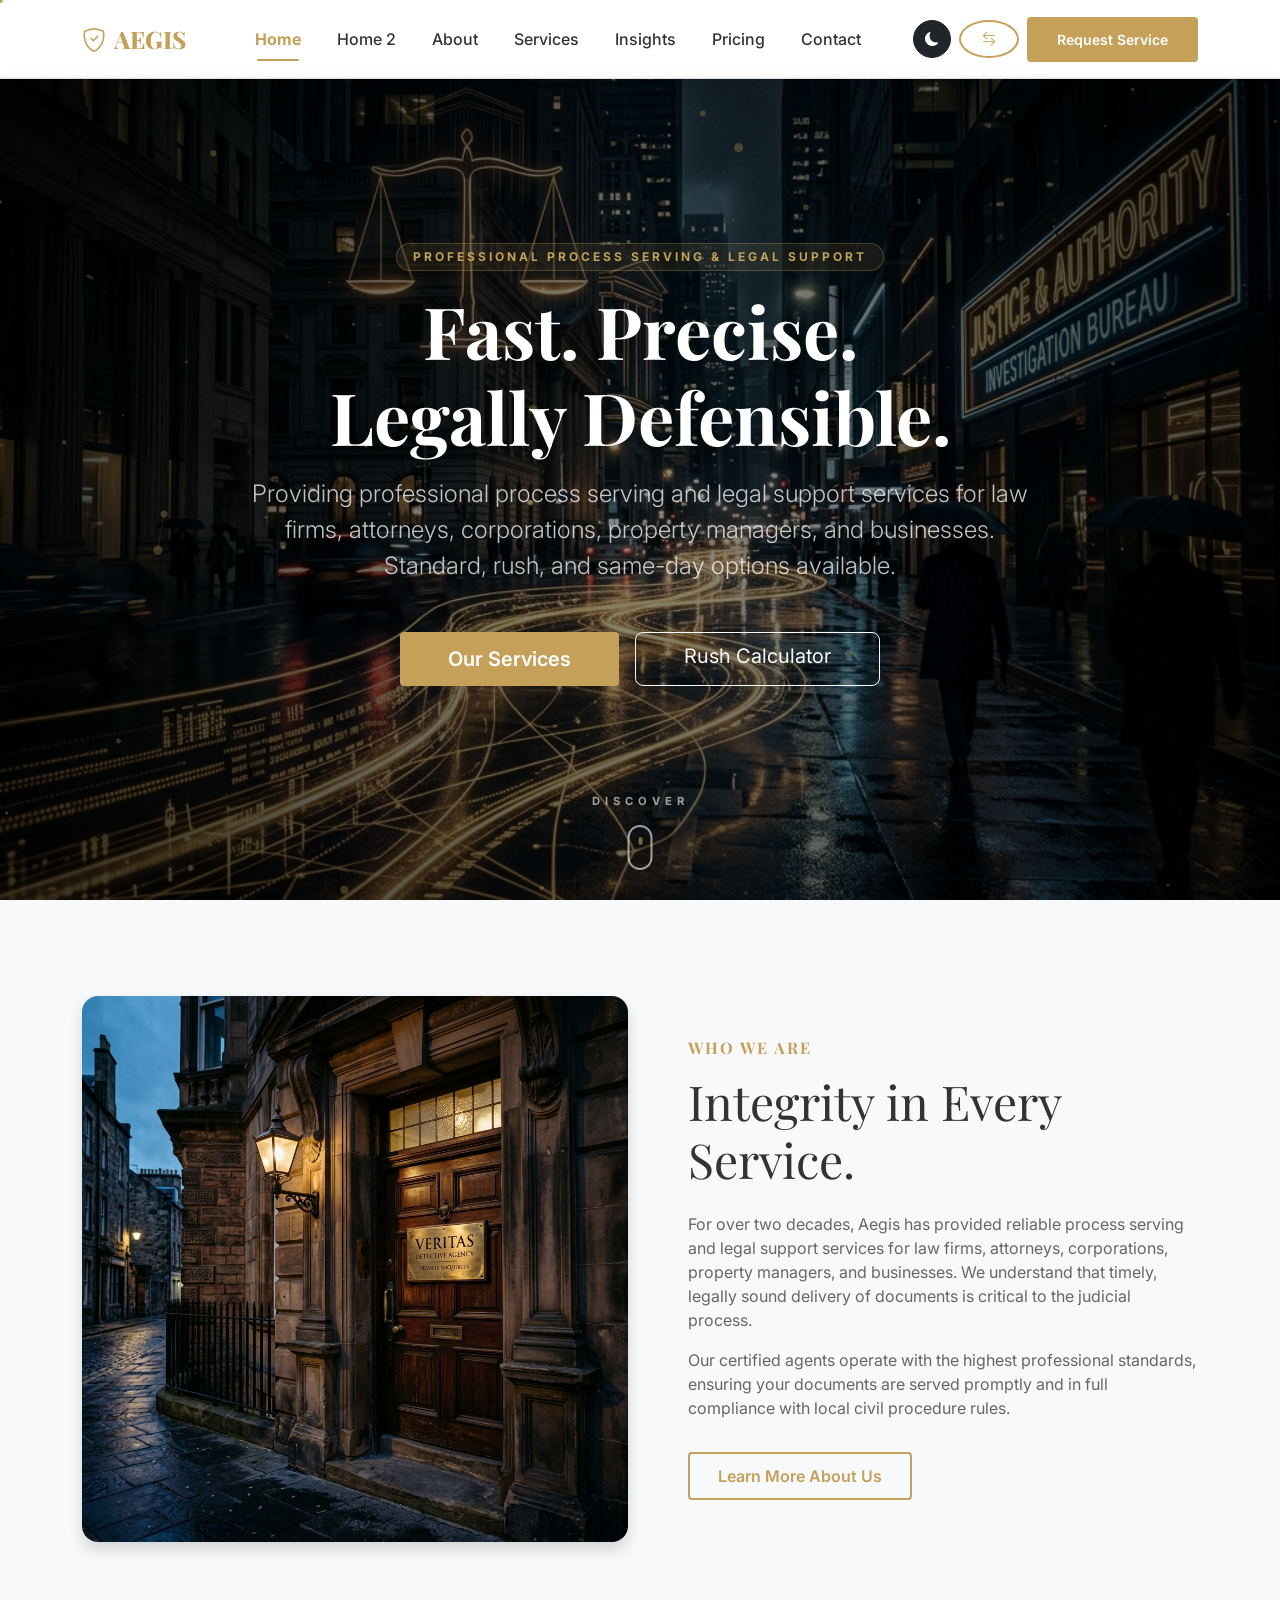
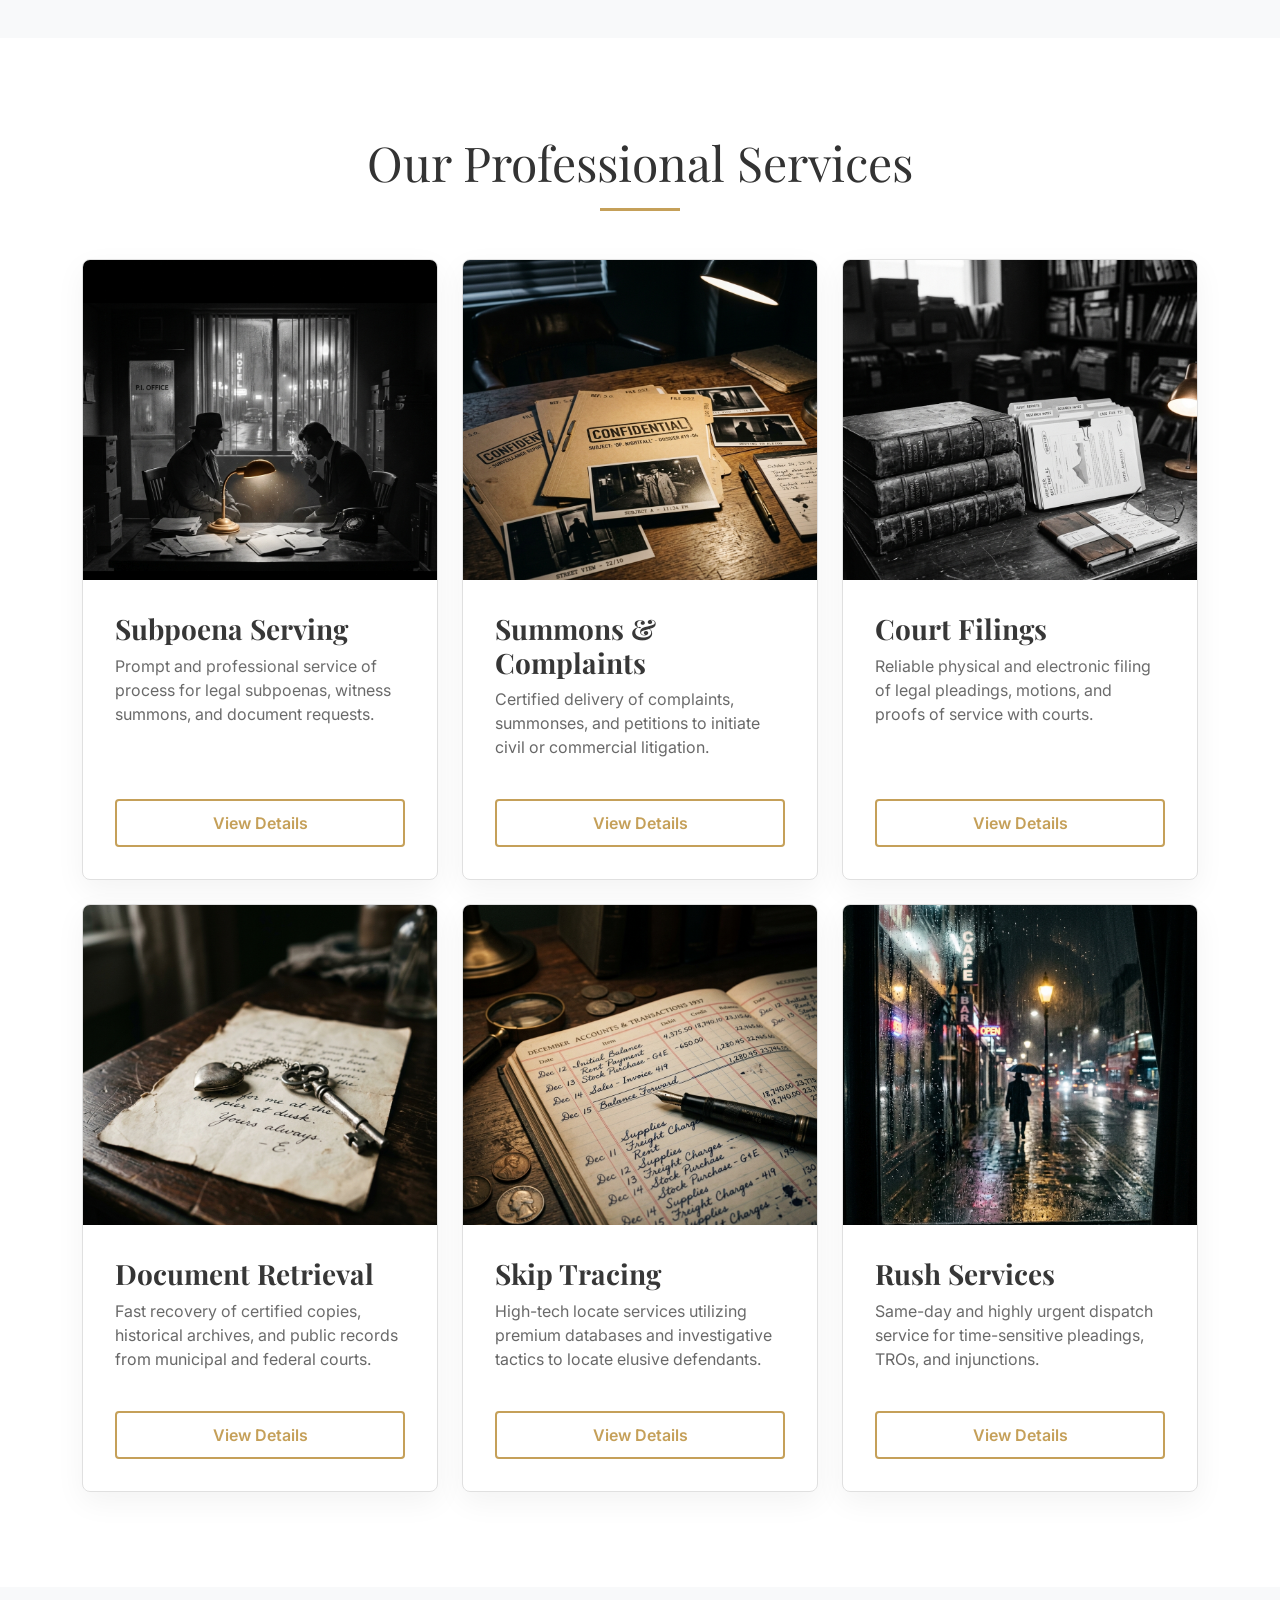
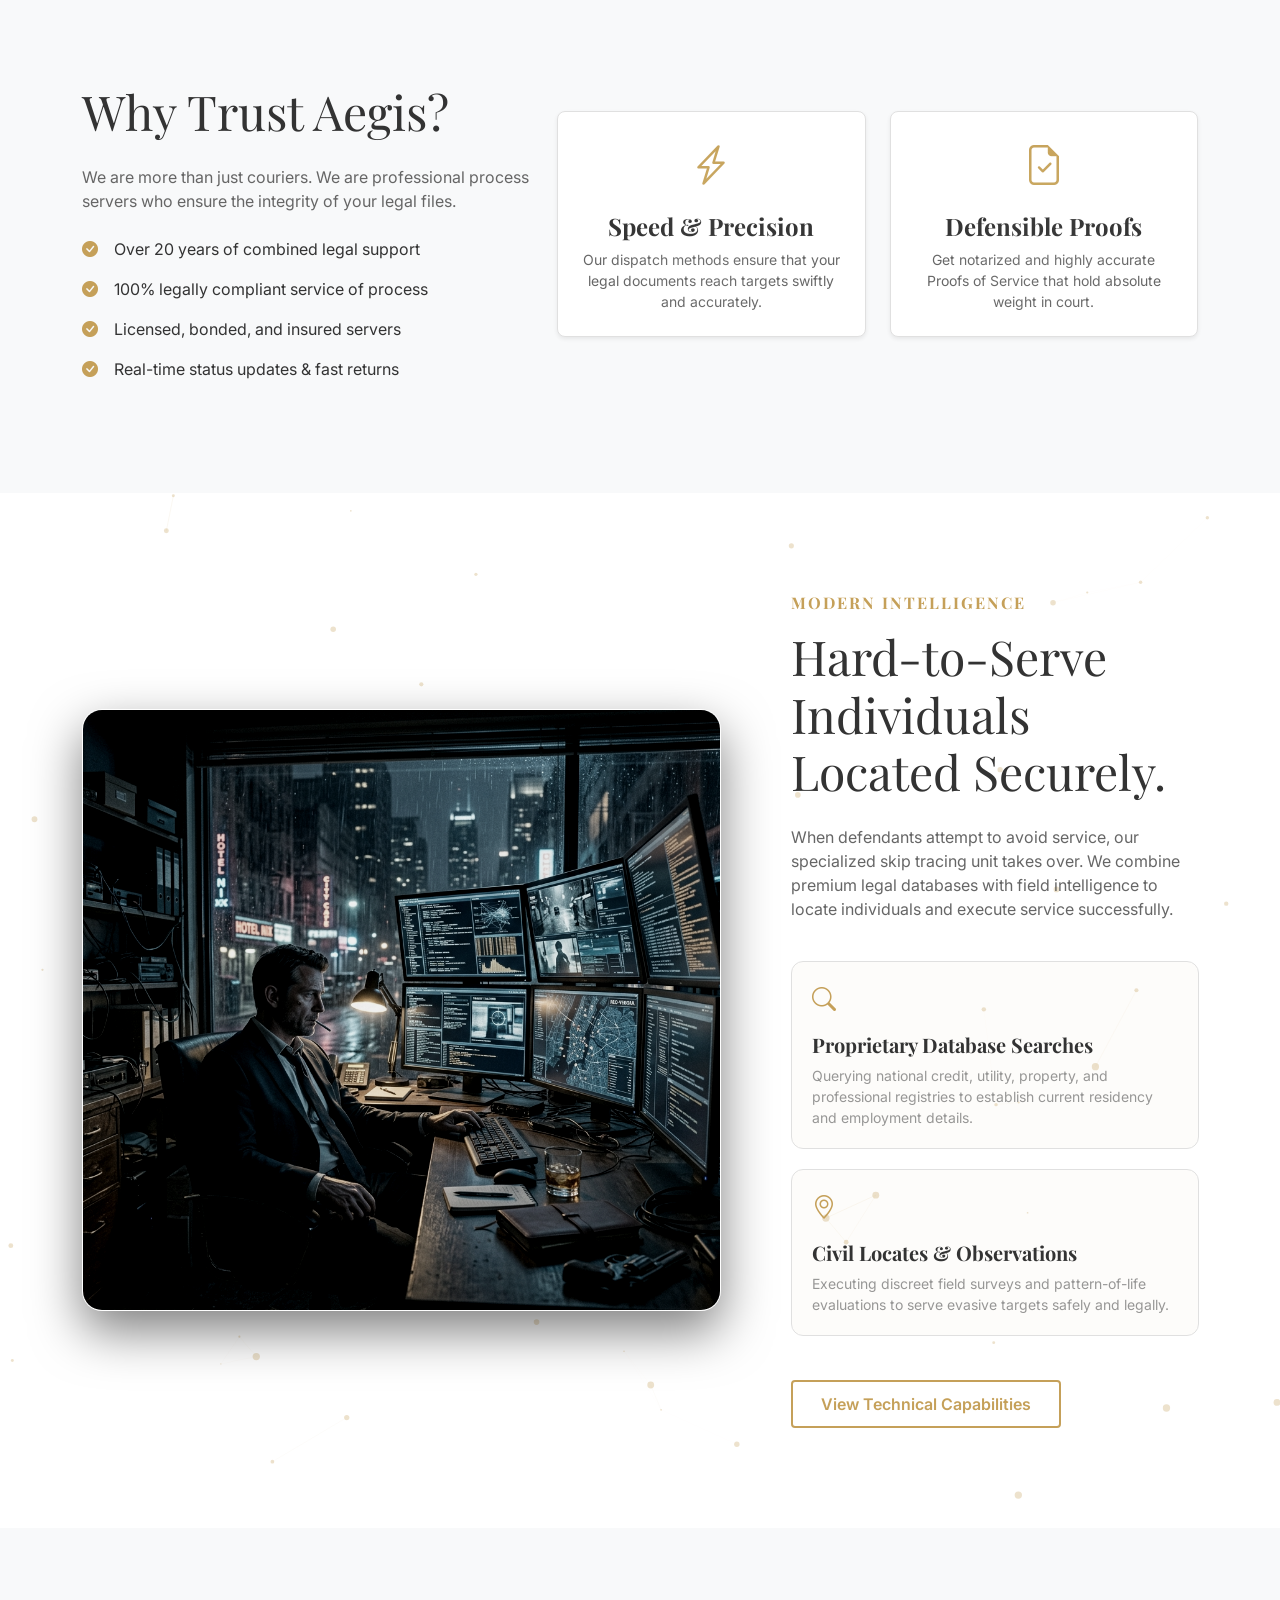
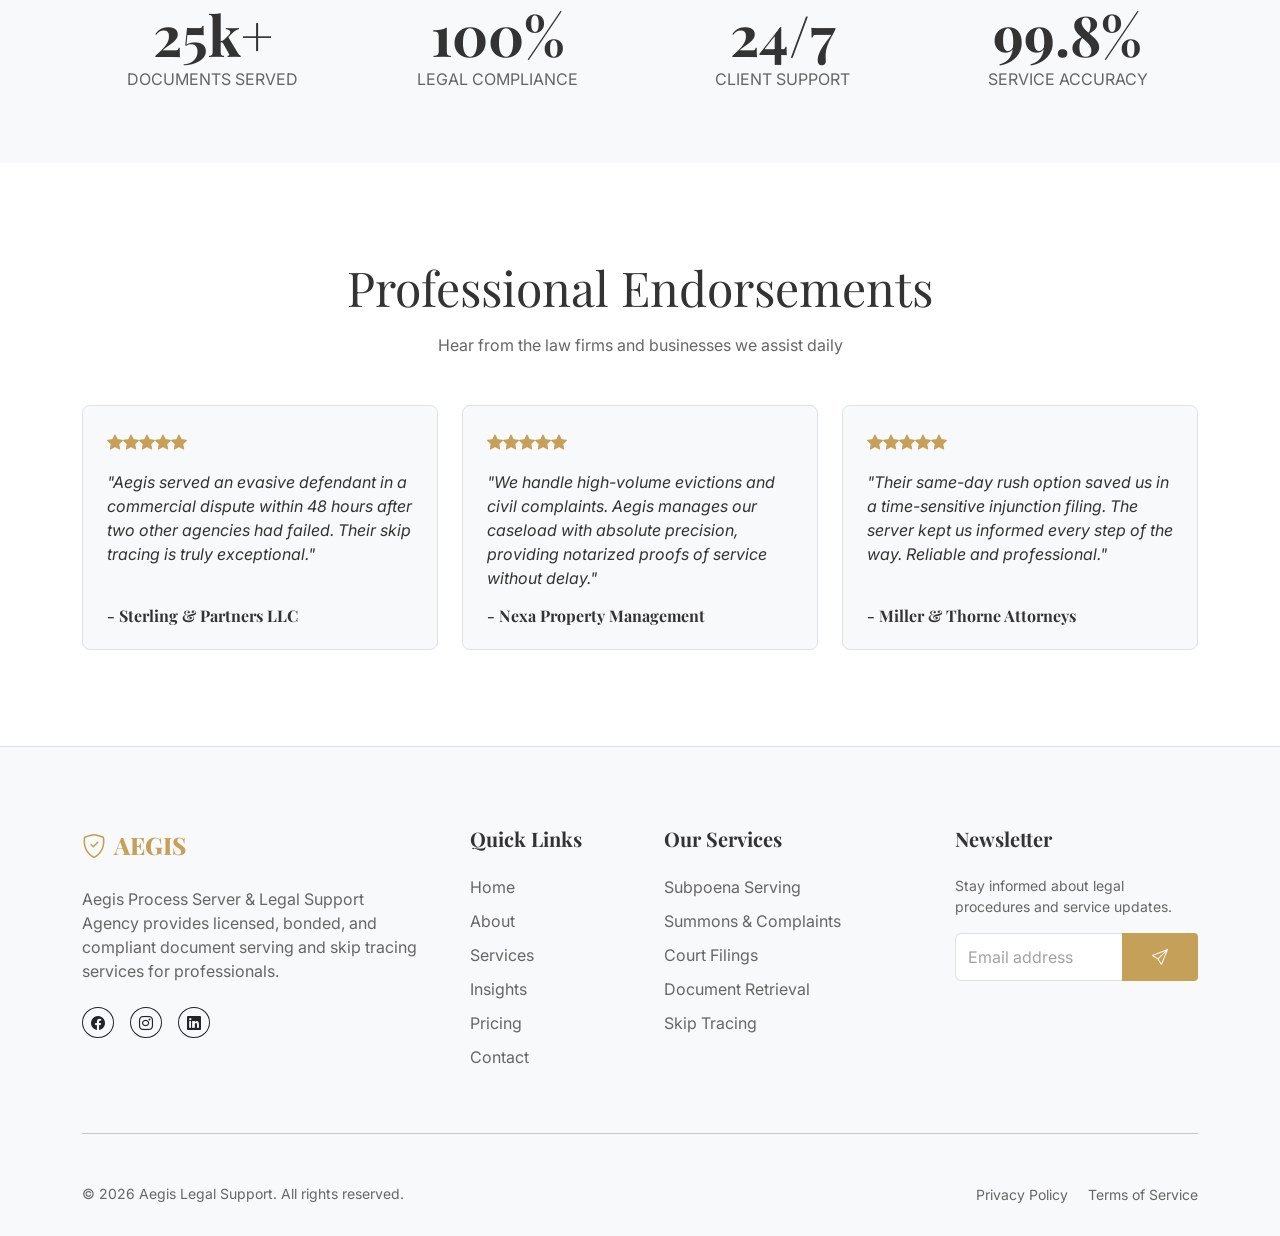
==== index.html @ 3cea82f7 "feat: integrate 3D animations, custom headers, and global Aegis rebranding" ====
<!DOCTYPE html>
<html lang="en">
<head>
    <meta charset="UTF-8">
    <meta name="viewport" content="width=device-width, initial-scale=1.0">
    <title>Aegis | Process Server & Legal Support Agency</title>
    <!-- Bootstrap 5 CDN -->
    <link href="https://cdn.jsdelivr.net/npm/bootstrap@5.3.0/dist/css/bootstrap.min.css" rel="stylesheet">
    <!-- Bootstrap Icons -->
    <link rel="stylesheet" href="https://cdn.jsdelivr.net/npm/bootstrap-icons@1.10.5/font/bootstrap-icons.css">
    <!-- Google Fonts -->
    <link href="https://fonts.googleapis.com/css2?family=Inter:wght@400;500;600;700&family=Playfair+Display:wght@700;800&display=swap" rel="stylesheet">
    <link class="favicon" rel="icon" type="image/svg+xml" href="assets/images/favicon.svg">
    <!-- Custom CSS -->
    <link rel="stylesheet" href="assets/css/style.css">
</head>
<body>

    <!-- Navbar -->
    <nav class="navbar navbar-expand-lg fixed-top">
        <div class="container">
            <a class="navbar-brand" href="index.html">
                <i class="bi bi-shield-check me-2"></i>AEGIS
            </a>
            <button class="navbar-toggler" type="button" data-bs-toggle="collapse" data-bs-target="#navbarNav">
                <span class="navbar-toggler-icon"></span>
            </button>
            <div class="collapse navbar-collapse" id="navbarNav">
                <ul class="navbar-nav mx-auto">
                    <li class="nav-item"><a class="nav-link active" href="index.html">Home</a></li>
                    <li class="nav-item"><a class="nav-link" href="home-2.html">Home 2</a></li>
                    <li class="nav-item"><a class="nav-link" href="about.html">About</a></li>
                    <li class="nav-item"><a class="nav-link" href="services.html">Services</a></li>
                    <li class="nav-item"><a class="nav-link" href="blog.html">Insights</a></li>
                    <li class="nav-item"><a class="nav-link" href="pricing.html">Pricing</a></li>
                    <li class="nav-item"><a class="nav-link" href="contact.html">Contact</a></li>
                </ul>
                <div class="d-flex align-items-center gap-2 mt-3 mt-lg-0">
                    <button class="btn btn-sm btn-dark rounded-circle" id="dark-mode-toggle" title="Toggle Theme" style="width: 38px; height: 38px; display: flex; align-items: center; justify-content: center;">
                        <i class="bi bi-moon-fill"></i>
                    </button>
                    <button class="btn btn-sm btn-outline-premium rounded-circle" id="rtl-toggle" title="Toggle RTL/LTR" style="width: 38px; height: 38px; display: flex; align-items: center; justify-content: center;"><i class="bi bi-arrow-left-right"></i></button>
                    <a href="contact.html" class="btn btn-sm btn-premium">Request Service</a>
                </div>
            </div>
        </div>
    </nav>

    <!-- Hero Section -->
    <section class="hero-section" style="background-image: url('assets/images/home-hero.png');">
        <div class="hero-overlay"></div>
        <!-- Background 3D Particles -->
        <canvas class="particles-canvas"></canvas>
        <div class="container position-relative">
            <div class="row align-items-center justify-content-center">
                <div class="col-lg-10 hero-content text-center" data-aos="fade-up">
                    <div class="d-inline-block px-3 py-1 mb-3 rounded-pill" style="background: rgba(197, 160, 89, 0.1); border: 1px solid rgba(197, 160, 89, 0.3); color: var(--secondary-color); font-size: 0.75rem; letter-spacing: 3px; font-weight: 700;">
                        PROFESSIONAL PROCESS SERVING & LEGAL SUPPORT
                    </div>
                    <h1 class="display-2 mb-3 fw-bold">Fast. Precise. <br>Legally Defensible.</h1>
                    <p class="lead mb-5 fs-4 opacity-75 mx-auto" style="max-width: 800px;">Providing professional process serving and legal support services for law firms, attorneys, corporations, property managers, and businesses. Standard, rush, and same-day options available.</p>
                    <div class="d-flex flex-wrap gap-3 justify-content-center mb-5">
                        <a href="services.html" class="btn btn-premium btn-lg px-5">Our Services</a>
                        <a href="pricing.html" class="btn btn-outline-light btn-lg px-5">Rush Calculator</a>
                    </div>
                </div>
            </div>

        </div>

        <!-- Scroll Indicator -->
        <div class="scroll-indicator-wrapper">
            <div class="scroll-down-indicator">
                <span class="scroll-text">DISCOVER</span>
                <div class="mouse">
                    <div class="wheel"></div>
                </div>
            </div>
        </div>
    </section>

    <!-- 1. About Preview -->
    <section class="py-5" style="background-color: var(--section-bg);">
        <div class="container py-lg-5">
            <div class="row align-items-center">
                <div class="col-lg-6 mb-4 mb-lg-0" data-aos="fade-right">
                    <img src="assets/images/about.png" class="img-fluid rounded-4 shadow" alt="About Aegis">
                </div>
                <div class="col-lg-6 ps-lg-5 text-center text-lg-start" data-aos="fade-left">
                    <h6 class="text-uppercase text-gold mb-3" style="color: var(--secondary-color); letter-spacing: 2px;">Who We Are</h6>
                    <h2 class="display-5 mb-4">Integrity in Every Service.</h2>
                    <p class="text-muted">For over two decades, Aegis has provided reliable process serving and legal support services for law firms, attorneys, corporations, property managers, and businesses. We understand that timely, legally sound delivery of documents is critical to the judicial process.</p>
                    <p class="text-muted">Our certified agents operate with the highest professional standards, ensuring your documents are served promptly and in full compliance with local civil procedure rules.</p>
                    <a href="about.html" class="btn btn-outline-premium mt-3">Learn More About Us</a>
                </div>
            </div>
        </div>
    </section>

    <!-- 2. Services (6 cards) -->
    <section class="py-5">
        <div class="container py-lg-5">
            <div class="text-center mb-5">
                <h2 class="display-5 mb-3">Our Professional Services</h2>
                <div class="mx-auto" style="width: 80px; height: 3px; background: var(--secondary-color);"></div>
            </div>
            <div class="row g-4">
                <!-- Service 1 -->
                <div class="col-md-6 col-lg-4" data-aos="fade-up">
                    <div class="custom-card">
                        <div class="card-img-wrapper">
                            <img src="assets/images/service-1.png" alt="Subpoena Serving">
                        </div>
                        <div class="card-body">
                            <h3>Subpoena Serving</h3>
                            <p class="text-muted">Prompt and professional service of process for legal subpoenas, witness summons, and document requests.</p>
                            <div class="card-footer-btn">
                                <a href="services.html" class="btn btn-outline-premium w-100">View Details</a>
                            </div>
                        </div>
                    </div>
                </div>
                <!-- Service 2 -->
                <div class="col-md-6 col-lg-4" data-aos="fade-up" data-aos-delay="100">
                    <div class="custom-card">
                        <div class="card-img-wrapper">
                            <img src="assets/images/service-2.png" alt="Summons & Complaints">
                        </div>
                        <div class="card-body">
                            <h3>Summons & Complaints</h3>
                            <p class="text-muted">Certified delivery of complaints, summonses, and petitions to initiate civil or commercial litigation.</p>
                            <div class="card-footer-btn">
                                <a href="services.html" class="btn btn-outline-premium w-100">View Details</a>
                            </div>
                        </div>
                    </div>
                </div>
                <!-- Service 3 -->
                <div class="col-md-6 col-lg-4" data-aos="fade-up" data-aos-delay="200">
                    <div class="custom-card">
                        <div class="card-img-wrapper">
                            <img src="assets/images/service-3.png" alt="Court Filings">
                        </div>
                        <div class="card-body">
                            <h3>Court Filings</h3>
                            <p class="text-muted">Reliable physical and electronic filing of legal pleadings, motions, and proofs of service with courts.</p>
                            <div class="card-footer-btn">
                                <a href="services.html" class="btn btn-outline-premium w-100">View Details</a>
                            </div>
                        </div>
                    </div>
                </div>
                <!-- Service 4 -->
                <div class="col-md-6 col-lg-4" data-aos="fade-up">
                    <div class="custom-card">
                        <div class="card-img-wrapper">
                            <img src="assets/images/service-4.png" alt="Document Retrieval">
                        </div>
                        <div class="card-body">
                            <h3>Document Retrieval</h3>
                            <p class="text-muted">Fast recovery of certified copies, historical archives, and public records from municipal and federal courts.</p>
                            <div class="card-footer-btn">
                                <a href="services.html" class="btn btn-outline-premium w-100">View Details</a>
                            </div>
                        </div>
                    </div>
                </div>
                <!-- Service 5 -->
                <div class="col-md-6 col-lg-4" data-aos="fade-up" data-aos-delay="100">
                    <div class="custom-card">
                        <div class="card-img-wrapper">
                            <img src="assets/images/service-5.png" alt="Skip Tracing">
                        </div>
                        <div class="card-body">
                            <h3>Skip Tracing</h3>
                            <p class="text-muted">High-tech locate services utilizing premium databases and investigative tactics to locate elusive defendants.</p>
                            <div class="card-footer-btn">
                                <a href="services.html" class="btn btn-outline-premium w-100">View Details</a>
                            </div>
                        </div>
                    </div>
                </div>
                <!-- Service 6 -->
                <div class="col-md-6 col-lg-4" data-aos="fade-up" data-aos-delay="200">
                    <div class="custom-card">
                        <div class="card-img-wrapper">
                            <img src="assets/images/service-6.png" alt="Rush Services">
                        </div>
                        <div class="card-body">
                            <h3>Rush Services</h3>
                            <p class="text-muted">Same-day and highly urgent dispatch service for time-sensitive pleadings, TROs, and injunctions.</p>
                            <div class="card-footer-btn">
                                <a href="services.html" class="btn btn-outline-premium w-100">View Details</a>
                            </div>
                        </div>
                    </div>
                </div>
            </div>
        </div>
    </section>

    <!-- 3. Why Choose Us -->
    <section class="py-5" style="background-color: var(--section-bg);">
        <div class="container py-lg-5">
            <div class="row">
                <div class="col-lg-5 mb-5 mb-lg-0 text-center text-lg-start">
                    <h2 class="display-5 mb-4">Why Trust Aegis?</h2>
                    <p class="text-muted mb-4">We are more than just couriers. We are professional process servers who ensure the integrity of your legal files.</p>
                    <ul class="list-unstyled">
                        <li class="mb-3 d-flex align-items-center justify-content-center justify-content-lg-start"><i class="bi bi-check-circle-fill text-gold me-3" style="color: var(--secondary-color);"></i> Over 20 years of combined legal support</li>
                        <li class="mb-3 d-flex align-items-center justify-content-center justify-content-lg-start"><i class="bi bi-check-circle-fill text-gold me-3" style="color: var(--secondary-color);"></i> 100% legally compliant service of process</li>
                        <li class="mb-3 d-flex align-items-center justify-content-center justify-content-lg-start"><i class="bi bi-check-circle-fill text-gold me-3" style="color: var(--secondary-color);"></i> Licensed, bonded, and insured servers</li>
                        <li class="mb-3 d-flex align-items-center justify-content-center justify-content-lg-start"><i class="bi bi-check-circle-fill text-gold me-3" style="color: var(--secondary-color);"></i> Real-time status updates & fast returns</li>
                    </ul>
                </div>
                <div class="col-lg-7">
                    <div class="row g-4 mt-1">
                        <div class="col-sm-6">
                            <div class="p-4 shadow-sm rounded-3 h-100 text-center dark-card">
                                <i class="bi bi-lightning-charge fs-1 text-gold" style="color: var(--secondary-color);"></i>
                                <h4 class="mt-3">Speed & Precision</h4>
                                <p class="small text-muted mb-0">Our dispatch methods ensure that your legal documents reach targets swiftly and accurately.</p>
                            </div>
                        </div>
                        <div class="col-sm-6">
                            <div class="p-4 shadow-sm rounded-3 h-100 text-center dark-card">
                                <i class="bi bi-file-earmark-check fs-1 text-gold" style="color: var(--secondary-color);"></i>
                                <h4 class="mt-3">Defensible Proofs</h4>
                                <p class="small text-muted mb-0">Get notarized and highly accurate Proofs of Service that hold absolute weight in court.</p>
                            </div>
                        </div>
                    </div>
                </div>
            </div>
        </div>
    </section>

    <!-- 3.5 Unique Section: Advanced Skip Tracing & Tech -->
    <section class="forensics-section">
        <!-- Background 3D Particles -->
        <canvas class="particles-canvas"></canvas>
        <div class="container">
            <div class="forensics-grid">
                <div class="forensics-main-img" data-aos="fade-right">
                    <img src="assets/images/digital_forensics.png" alt="Skip Tracing Operations Room">
                </div>
                <div class="forensics-content text-center text-lg-start" data-aos="fade-left">
                    <h6 class="text-uppercase text-gold mb-3" style="color: var(--secondary-color); letter-spacing: 2px;">Modern Intelligence</h6>
                    <h2 class="display-5 mb-4">Hard-to-Serve Individuals <br>Located Securely.</h2>
                    <p class="opacity-75">When defendants attempt to avoid service, our specialized skip tracing unit takes over. We combine premium legal databases with field intelligence to locate individuals and execute service successfully.</p>
                    
                    <div class="forensics-feature-list">
                        <div class="forensics-item text-center text-lg-start">
                            <i class="bi bi-search mx-auto mx-lg-0"></i>
                            <h5>Proprietary Database Searches</h5>
                            <p class="small opacity-50 mb-0">Querying national credit, utility, property, and professional registries to establish current residency and employment details.</p>
                        </div>
                        <div class="forensics-item text-center text-lg-start">
                            <i class="bi bi-geo-alt mx-auto mx-lg-0"></i>
                            <h5>Civil Locates & Observations</h5>
                            <p class="small opacity-50 mb-0">Executing discreet field surveys and pattern-of-life evaluations to serve evasive targets safely and legally.</p>
                        </div>
                    </div>
                    
                    <a href="services.html" class="btn btn-outline-premium mt-4 mx-auto d-table d-lg-inline-block">View Technical Capabilities</a>
                </div>
            </div>
        </div>
    </section>
    
    <!-- 4. Stats -->
    <section class="py-5 stats-section">
        <div class="container py-4">
            <div class="row text-center g-4">
                <div class="col-6 col-md-3">
                    <h2 class="display-4 fw-bold mb-0">25k+</h2>
                    <p class="text-uppercase mb-0 opacity-75">Documents Served</p>
                </div>
                <div class="col-6 col-md-3">
                    <h2 class="display-4 fw-bold mb-0">100%</h2>
                    <p class="text-uppercase mb-0 opacity-75">Legal Compliance</p>
                </div>
                <div class="col-6 col-md-3">
                    <h2 class="display-4 fw-bold mb-0">24/7</h2>
                    <p class="text-uppercase mb-0 opacity-75">Client Support</p>
                </div>
                <div class="col-6 col-md-3">
                    <h2 class="display-4 fw-bold mb-0">99.8%</h2>
                    <p class="text-uppercase mb-0 opacity-75">Service Accuracy</p>
                </div>
            </div>
        </div>
    </section>

    <!-- 5. Testimonials -->
    <section class="py-5">
        <div class="container py-lg-5">
            <div class="text-center mb-5">
                <h2 class="display-5 mb-3">Professional Endorsements</h2>
                <p class="text-muted">Hear from the law firms and businesses we assist daily</p>
            </div>
            <div class="row g-4">
                <div class="col-md-4">
                    <div class="p-4 border rounded-3 h-100 bg-light-card d-flex flex-column">
                        <div class="mb-3 text-gold" style="color: var(--secondary-color);">
                            <i class="bi bi-star-fill"></i><i class="bi bi-star-fill"></i><i class="bi bi-star-fill"></i><i class="bi bi-star-fill"></i><i class="bi bi-star-fill"></i>
                        </div>
                        <p class="fst-italic mb-3">"Aegis served an evasive defendant in a commercial dispute within 48 hours after two other agencies had failed. Their skip tracing is truly exceptional."</p>
                        <h6 class="mt-auto mb-0 fw-bold">- Sterling & Partners LLC</h6>
                    </div>
                </div>
                <div class="col-md-4">
                    <div class="p-4 border rounded-3 h-100 bg-light-card d-flex flex-column">
                        <div class="mb-3 text-gold" style="color: var(--secondary-color);">
                            <i class="bi bi-star-fill"></i><i class="bi bi-star-fill"></i><i class="bi bi-star-fill"></i><i class="bi bi-star-fill"></i><i class="bi bi-star-fill"></i>
                        </div>
                        <p class="fst-italic mb-3">"We handle high-volume evictions and civil complaints. Aegis manages our caseload with absolute precision, providing notarized proofs of service without delay."</p>
                        <h6 class="mt-auto mb-0 fw-bold">- Nexa Property Management</h6>
                    </div>
                </div>
                <div class="col-md-4">
                    <div class="p-4 border rounded-3 h-100 bg-light-card d-flex flex-column">
                        <div class="mb-3 text-gold" style="color: var(--secondary-color);">
                            <i class="bi bi-star-fill"></i><i class="bi bi-star-fill"></i><i class="bi bi-star-fill"></i><i class="bi bi-star-fill"></i><i class="bi bi-star-fill"></i>
                        </div>
                        <p class="fst-italic mb-3">"Their same-day rush option saved us in a time-sensitive injunction filing. The server kept us informed every step of the way. Reliable and professional."</p>
                        <h6 class="mt-auto mb-0 fw-bold">- Miller & Thorne Attorneys</h6>
                    </div>
                </div>
            </div>
        </div>
    </section>

    <!-- Footer -->
    <footer class="footer">
        <div class="container">
            <div class="row g-5">
                <div class="col-lg-4">
                    <a class="navbar-brand d-block mb-4" href="index.html" id="footer-logo">
                        <i class="bi bi-shield-check me-2"></i>AEGIS
                    </a>
                    <p class="text-muted mb-4">Aegis Process Server & Legal Support Agency provides licensed, bonded, and compliant document serving and skip tracing services for professionals.</p>
                    <div class="d-flex gap-3">
                        <a href="#" class="btn btn-outline-dark btn-sm rounded-circle"><i class="bi bi-facebook"></i></a>
                        <a href="#" class="btn btn-outline-dark btn-sm rounded-circle"><i class="bi bi-instagram"></i></a>
                        <a href="#" class="btn btn-outline-dark btn-sm rounded-circle"><i class="bi bi-linkedin"></i></a>
                    </div>
                </div>
                <div class="col-md-4 col-lg-2">
                    <h5 class="mb-4">Quick Links</h5>
                    <ul class="list-unstyled">
                        <li><a href="index.html" class="footer-link">Home</a></li>
                        <li><a href="about.html" class="footer-link">About</a></li>
                        <li><a href="services.html" class="footer-link">Services</a></li>
                        <li><a href="blog.html" class="footer-link">Insights</a></li>
                        <li><a href="pricing.html" class="footer-link">Pricing</a></li>
                        <li><a href="contact.html" class="footer-link">Contact</a></li>
                    </ul>
                </div>
                <div class="col-md-4 col-lg-3">
                    <h5 class="mb-4">Our Services</h5>
                    <ul class="list-unstyled">
                        <li><a href="services.html" class="footer-link">Subpoena Serving</a></li>
                        <li><a href="services.html" class="footer-link">Summons & Complaints</a></li>
                        <li><a href="services.html" class="footer-link">Court Filings</a></li>
                        <li><a href="services.html" class="footer-link">Document Retrieval</a></li>
                        <li><a href="services.html" class="footer-link">Skip Tracing</a></li>
                    </ul>
                </div>
                <div class="col-md-4 col-lg-3">
                    <h5 class="mb-4">Newsletter</h5>
                    <p class="text-muted small">Stay informed about legal procedures and service updates.</p>
                    <div class="input-group mb-3">
                        <input type="text" class="form-control" placeholder="Email address">
                        <button class="btn btn-premium" type="button"><i class="bi bi-send"></i></button>
                    </div>
                </div>
            </div>
            <hr class="my-5 opacity-10">
            <div class="row align-items-center">
                <div class="col-md-6 text-center text-md-start">
                    <p class="text-muted small mb-0">&copy; 2026 Aegis Legal Support. All rights reserved.</p>
                </div>
                <div class="col-md-6 text-center text-md-end mt-3 mt-md-0">
                    <a href="#" class="text-muted small me-3">Privacy Policy</a>
                    <a href="#" class="text-muted small">Terms of Service</a>
                </div>
            </div>
        </div>
    </footer>

    <!-- Scripts -->
    <script src="https://cdn.jsdelivr.net/npm/bootstrap@5.3.0/dist/js/bootstrap.bundle.min.js"></script>
    <script src="assets/js/main.js"></script>
</body>
</html>
---- assets/css/style.css ----
/* 
 * Aegis Investigations - Premium UI Design System
 * Focus: Noir, Trust, Discreet, Human-centric
 */

:root {
    /* Colors - Light Mode */
    --primary-color: #1a1a1a;
    --secondary-color: #c5a059; /* Muted Gold/Amber */
    --accent-color: #2c3e50;
    --bg-color: #ffffff;
    --section-bg: #f8f9fa;
    --text-color: #333333;
    --text-muted: #666666;
    --card-bg: #ffffff;
    --border-color: #e0e0e0;
    --nav-bg: rgba(255, 255, 255, 0.95);
    
    /* Typography */
    --font-heading: 'Playfair Display', serif;
    --font-body: 'Inter', sans-serif;
    
    /* Spacing */
    --section-padding: 100px 0;
    --card-shadow: 0 10px 30px rgba(0,0,0,0.05);
    --transition: all 0.3s ease;
}

[data-theme="dark"] {
    --primary-color: #ffffff;
    --secondary-color: #d4af37;
    --accent-color: #bdc3c7;
    --bg-color: #0f1012;
    --section-bg: #16171a;
    --text-color: #f0f0f0;
    --text-muted: #b0b0b0;
    --card-bg: #1e2024;
    --border-color: #2d3035;
    --nav-bg: rgba(15, 16, 18, 0.95);
    --card-shadow: 0 10px 30px rgba(0,0,0,0.3);
}

/* Global Styles */
html, body {
    overflow-x: hidden;
    width: 100%;
}

body {
    font-family: var(--font-body);
    background-color: var(--bg-color);
    color: var(--text-color);
    padding-top: 76px; /* Space for fixed navbar */
    transition: background-color 0.3s ease, color 0.3s ease;
}

body.dashboard-page {
    padding-top: 0 !important;
}

.text-muted, .text-secondary {
    color: var(--text-muted) !important;
}

[data-theme="dark"] .btn-outline-dark {
    color: #fff !important;
    border-color: rgba(255, 255, 255, 0.3) !important;
}

[data-theme="dark"] .btn-outline-dark:hover {
    border-color: var(--secondary-color) !important;
    background-color: var(--secondary-color) !important;
}

h1, h2, h3, h4, h5, h6, .display-font {
    font-family: var(--font-heading);
    font-weight: 700;
    color: var(--text-color);
}

a { text-decoration: none; transition: var(--transition); }

section {
    overflow-x: hidden;
}

/* RTL Support */
[dir="rtl"] {
    text-align: right;
}

/* Navbar */
.navbar {
    background-color: var(--nav-bg);
    backdrop-filter: blur(10px);
    border-bottom: 1px solid var(--border-color);
    padding: 1rem 0;
    transition: var(--transition);
    position: fixed !important;
    top: 0;
    left: 0;
    right: 0;
    width: 100%;
    z-index: 1030;
}

.navbar.sticky-top {
    box-shadow: 0 2px 10px rgba(0,0,0,0.1);
}

.nav-link {
    color: var(--text-color) !important;
    font-weight: 500;
    margin: 0 10px;
}

.nav-link:hover, .nav-link.active {
    color: var(--secondary-color) !important;
}

.nav-link.active {
    position: relative;
    font-weight: 700;
}

.nav-link.active::after {
    content: '';
    position: absolute;
    bottom: -2px;
    left: 10px;
    right: 10px;
    height: 2px;
    background-color: var(--secondary-color);
    border-radius: 2px;
}

.navbar-brand, 
.navbar-brand i,
footer .navbar-brand,
footer .navbar-brand i {
    font-family: var(--font-heading) !important;
    font-weight: 800 !important;
    font-size: 1.5rem !important;
    color: var(--secondary-color) !important;
}

.navbar-toggler {
    border: none;
    padding: 0;
}

.navbar-toggler:focus {
    box-shadow: none;
}

[data-theme="dark"] .navbar-toggler-icon {
    filter: invert(1) brightness(1.5);
}

/* Buttons */
.btn-premium {
    background-color: var(--secondary-color);
    color: #fff;
    padding: 12px 30px;
    border-radius: 4px;
    font-weight: 600;
    border: none;
    transition: var(--transition);
}

.btn-premium:hover {
    background-color: #b38f4d;
    transform: translateY(-2px);
    box-shadow: 0 5px 15px rgba(197, 160, 89, 0.3);
}

.btn-outline-premium {
    border: 2px solid var(--secondary-color);
    color: var(--secondary-color);
    padding: 10px 28px;
    border-radius: 4px;
    font-weight: 600;
    transition: var(--transition);
}

.btn-outline-premium:hover {
    background-color: var(--secondary-color);
    color: #fff;
    text-decoration: none !important;
}

.btn:hover {
    text-decoration: none !important;
}

/* Hero Section */
.hero-section {
    position: relative;
    height: calc(100vh - 76px);
    min-height: 600px;
    display: flex;
    align-items: center;
    background-size: cover;
    background-position: center;
    background-attachment: fixed;
    overflow: hidden !important;
}

.hero-overlay {
    position: absolute;
    inset: 0; width: 100%; height: 100%;
    background: radial-gradient(circle, rgba(0,0,0,0.4) 0%, rgba(0,0,0,0.8) 100%);
}

.hero-content {
    position: relative;
    z-index: 2;
}

/* Home 1 Hero (Dark Overlay Context) */
.hero-content h1, 
.hero-content p {
    color: #ffffff !important;
}

/* Home 2 Hero (Theme-Aware Context) */
.home-2 .hero-content h1, 
.home-2 .hero-content p {
    color: var(--text-color) !important;
}

.hero-page-header {
    background-color: var(--section-bg);
    min-height: 400px;
    display: flex;
    align-items: center;
    position: relative;
    padding: 100px 0;
}

.hero-page-header .hero-content,
.hero-page-header .hero-content h1, 
.hero-page-header .hero-content p {
    color: var(--text-color) !important;
}

/* Cards */
.custom-card {
    background-color: var(--card-bg);
    border: 1px solid var(--border-color);
    border-radius: 8px;
    overflow: hidden;
    height: 100%;
    display: flex;
    flex-direction: column;
    transition: var(--transition);
    box-shadow: var(--card-shadow);
}

.custom-card:hover {
    transform: translateY(-10px);
    border-color: var(--secondary-color);
    box-shadow: 0 15px 40px rgba(197, 160, 89, 0.15);
}

.card-img-wrapper {
    height: 320px;
    overflow: hidden;
}

.card-img-wrapper img {
    width: 100%;
    height: 100%;
    object-fit: cover;
    object-position: top;
}

.card-body {
    padding: 2rem;
    display: flex;
    flex-direction: column;
    flex-grow: 1;
}

.card-footer-btn {
    margin-top: auto;
    padding-top: 1.5rem;
}

/* Footer */
footer {
    background-color: var(--section-bg);
    padding: 80px 0 30px;
    border-top: 1px solid var(--border-color);
}

.footer-link {
    color: var(--text-muted);
    display: block;
    margin-bottom: 10px;
}

.footer-link:hover {
    color: var(--secondary-color);
    padding-inline-start: 5px;
}

/* Responsive Fixes & Navigation Collapse */
@media (max-width: 1024px) {
    .navbar-expand-lg > .container {
        justify-content: space-between !important;
        flex-wrap: wrap !important;
    }

    .navbar-expand-lg .navbar-toggler {
        display: block !important;
    }
    
    .navbar-expand-lg .navbar-collapse {
        display: none !important;
        flex-basis: 100% !important;
        background-color: var(--card-bg) !important;
        margin-top: 0.5rem !important;
        padding: 1rem !important;
        border-radius: 12px !important;
        box-shadow: var(--card-shadow) !important;
        width: 100% !important;
        border: 1px solid var(--border-color) !important;
        text-align: center !important;
        max-height: 80vh !important;
        overflow-y: auto !important;
    }

    .navbar-expand-lg .navbar-collapse.show {
        display: block !important;
    }

    .navbar-nav {
        flex-direction: column !important;
        gap: 0 !important;
        margin-bottom: 0.8rem !important;
    }

    .navbar .d-flex.align-items-center.gap-2 {
        flex-direction: row !important;
        flex-wrap: wrap !important;
        justify-content: center !important;
        gap: 20px !important;
        width: 100% !important;
        padding-top: 15px !important;
        border-top: 1px solid var(--border-color) !important;
    }

    .navbar .d-flex.align-items-center.gap-2 > * {
        width: auto !important;
    }

    .nav-link {
        padding: 5px 0 !important;
        margin: 2px 0 !important;
        font-size: 0.95rem !important;
    }

    .nav-link.active::after {
        display: none !important;
    }

    .hero-section { 
        height: auto !important; 
        padding: 100px 0 !important; 
    }
}

@media (max-width: 576px) {
    .hero-section h1 { font-size: 2.5rem; }
    .hero-content .btn { width: 100%; margin-bottom: 5px; }
}

/* Dashboard Styles */
.dashboard-wrapper {
    display: flex;
    height: 100vh;
    overflow: hidden;
}

.dashboard-sidebar {
    width: 280px;
    min-width: 280px;       /* Prevents sidebar from shrinking below its set width */
    flex-shrink: 0;         /* Prevents compression when content area needs more space */
    background-color: #1a1a1a;
    color: #fff;
    padding: 2rem;
    display: flex;
    flex-direction: column;
    height: 100%;
    overflow-y: auto;
    transition: var(--transition);
}

.dashboard-content {
    flex-grow: 1;
    background-color: var(--section-bg);
    overflow-y: auto;
    position: relative;
    padding: 0; /* Remove default padding for top-bar */
}

.dashboard-top-bar {
    background-color: var(--nav-bg);
    backdrop-filter: blur(10px);
    border-bottom: 1px solid var(--border-color);
    padding: 1rem 2rem;
    z-index: 100;
}

@media (max-width: 991px) {
    .dashboard-top-bar {
        padding: 0.8rem 1rem;
        width: 100%;
        position: sticky;
        top: 0;
        margin: 0 !important;
    }
    
    .dashboard-content {
        padding: 0 !important;
    }

    .dashboard-inner-content {
        padding: 1.5rem 1rem !important;
    }
}

.dashboard-inner-content {
    padding: 2rem;
}

.sidebar-link {
    color: rgba(255,255,255,0.6);
    padding: 12px 15px;
    display: flex;
    align-items: center;
    text-decoration: none;
    border-radius: 8px;
    margin-bottom: 5px;
    transition: var(--transition);
}

.sidebar-link i { font-size: 1.2rem; margin-inline-end: 15px; }

.sidebar-link:hover, .sidebar-link.active {
    background-color: rgba(255,255,255,0.1);
    color: var(--secondary-color);
}

.dashboard-tab-content {
    display: none;
    animation: fadeIn 0.3s ease-in-out;
}

.dashboard-tab-content.active {
    display: block;
}

@keyframes fadeIn {
    from { opacity: 0; transform: translateY(10px); }
    to { opacity: 1; transform: translateY(0); }
}

.transparent-table {
    border-collapse: separate;
    border-spacing: 0 10px;
}

.transparent-table tr {
    background-color: var(--card-bg) !important;
    border-radius: 8px;
    box-shadow: var(--card-shadow);
    color: var(--text-color) !important;
}

.transparent-table thead {
    background-color: var(--section-bg) !important;
}

.transparent-table thead th {
    background-color: transparent !important;
    color: var(--text-color) !important;
    border: none !important;
    padding: 15px !important;
    text-transform: uppercase;
    font-size: 0.75rem;
    letter-spacing: 1px;
}

.transparent-table td {
    background-color: transparent !important;
    border: none !important;
    padding: 18px 15px !important;
    color: var(--text-color) !important;
}

/* Status Badge Utility */
.badge-status {
    background-color: rgba(197, 160, 89, 0.1) !important;
    border: 1px solid var(--secondary-color) !important;
    color: var(--secondary-color) !important;
    font-weight: 600;
}

[data-theme="dark"] .badge-status {
    background-color: rgba(197, 160, 89, 0.15) !important;
}

.bg-light-card {
    background-color: var(--section-bg) !important;
}

.dark-card {
    background-color: var(--card-bg) !important;
}

.case-card {
    background: #fff;
    border-radius: 12px;
    padding: 1.5rem;
    border: 1px solid var(--border-color);
    transition: var(--transition);
}

.case-card:hover {
    border-color: var(--secondary-color);
    transform: scale(1.02);
}

[data-theme="dark"] .case-card {
    background: var(--card-bg);
}

@media (max-width: 991px) {
    .dashboard-sidebar {
        position: fixed;
        inset-inline-start: -280px;
        z-index: 1000;
        height: 100vh;
    }
    .dashboard-sidebar.active {
        inset-inline-start: 0;
    }
}

/* Dashboard Mobile Optimization */
@media (max-width: 768px) {
    .dashboard-content {
        padding: 0 !important; /* Fixed: Header must be full width */
    }

    .case-card {
        padding: 1.25rem !important;
        margin-bottom: 2rem !important;
    }

    /* Ongoing Section: Stack Header & Action */
    .case-card .d-flex.justify-content-between.align-items-start {
        flex-direction: column !important;
        align-items: stretch !important;
        gap: 1.5rem !important;
    }

    .case-card .btn-premium {
        width: 100% !important;
        padding: 12px !important;
        order: 10;
        display: flex;
        justify-content: center;
    }

    /* Precise adjustment for the 4 stat cards in mobile 2x2 grid */
    .case-card .row.g-3 {
        margin-left: -5px !important;
        margin-right: -5px !important;
    }
    .case-card .row.g-3 > [class*="col-"] {
        padding-left: 5px !important;
        padding-right: 5px !important;
    }

    /* Evidence Feed: Stack content and time */
    .list-group-item {
        padding: 1.5rem 0 !important;
    }

    .list-group-item .d-flex.gap-3 {
        flex-direction: column !important;
        gap: 15px !important;
    }

    .list-group-item .ms-auto.small.text-muted {
        margin-left: 0 !important;
        background-color: var(--section-bg);
        padding: 5px 12px;
        border-radius: 6px;
        font-size: 0.7rem !important;
        display: inline-block;
        width: fit-content;
        border: 1px solid var(--border-color);
    }
}

.dark-card, .bg-light-card { 
    transition: var(--transition); 
    background-color: var(--card-bg);
    border: 1px solid var(--border-color);
} 

.dark-card:hover, .bg-light-card:hover { 
    border-color: var(--secondary-color) !important; 
    transform: translateY(-5px); 
}

/* Disable hover lift for panels that should stay static (e.g. message center) */
.dark-card.no-hover:hover,
.bg-light-card.no-hover:hover {
    transform: none !important;
    border-color: var(--border-color) !important;
}

/* Theme-Consistent Highlight Sections (CTA, Newsletter, Billing) */
.theme-highlight-block {
    background-color: var(--card-bg);
    color: var(--text-color);
    border: 1px solid var(--border-color);
    transition: var(--transition);
}

[data-theme="dark"] .theme-highlight-block {
    background-color: #1a1a1a;
    color: #ffffff;
}

/* Stats Section Theme */
.stats-section {
    background-color: var(--section-bg);
    color: var(--text-color);
}

[data-theme="dark"] .stats-section {
    background-color: #0a0a0a;
    color: #ffffff;
}

.btn-outline-dark.rounded-circle:hover { 
    background-color: var(--secondary-color) !important; 
    border-color: var(--secondary-color) !important; 
    color: white !important; 
} 

a:not(.navbar-brand):not(.btn):not(.nav-link):not(.sidebar-link):hover { 
    color: var(--secondary-color) !important; 
    text-decoration: underline !important; 
    transition: var(--transition); 
} 

[data-theme="dark"] .btn-outline-dark { 
    color: #fff; 
    border-color: #fff; 
}

/* Message Center Styles */
.chat-item-active {
    background-color: var(--card-bg) !important;
    border-inline-start: 4px solid var(--secondary-color) !important;
}

.chat-item-hover {
    cursor: pointer;
    transition: var(--transition);
    background-color: transparent;
}

.chat-item-hover:hover {
    background-color: rgba(197, 160, 89, 0.08) !important;
    transform: none !important; /* Essential: prevents overlapping neighbor cards */
}

/* Ensure timestamps don't bleed into borders */
.chat-item-active span, .chat-item-hover span {
    white-space: nowrap;
    margin-inline-start: 10px;
}

.bg-gold {
    background-color: var(--secondary-color) !important;
}

.badge-date {
    background-color: var(--section-bg) !important;
    color: var(--text-muted) !important;
    border: 1px solid var(--border-color) !important;
    padding: 6px 16px !important;
    border-radius: 50px !important;
    font-size: 0.7rem;
    font-weight: 500;
}

[data-theme="dark"] .btn-outline-dark:hover { 
    background-color: var(--secondary-color); 
    border-color: var(--secondary-color); 
    color: #fff; 
}


/* Mobile Navbar Layout Fix */
@media (max-width: 991px) {
    .navbar .d-flex.gap-2 {
        flex-wrap: wrap;
        width: 100%;
        justify-content: flex-start !important;
    }

    /* Group Dashboard, Theme, RTL on first row */
    .navbar .d-flex.gap-2 > *:not(.btn-premium) {
        margin-bottom: 5px;
    }

    /* Primary Login on next row */
    .navbar .btn-premium {
        width: 100% !important;
        margin-top: 10px;
        flex: 0 0 100%;
        text-align: center;
    }
}

/* Back to Top Button */
.back-to-top {
    position: fixed;
    bottom: 30px;
    right: 30px;
    width: 45px;
    height: 45px;
    background-color: var(--secondary-color);
    color: #ffffff;
    border-radius: 50%;
    display: flex;
    align-items: center;
    justify-content: center;
    text-decoration: none !important;
    font-size: 20px;
    z-index: 9999;
    cursor: pointer;
    opacity: 0;
    visibility: hidden;
    transition: var(--transition);
    box-shadow: 0 4px 15px rgba(0, 0, 0, 0.2);
    border: 2px solid transparent;
}

.back-to-top.show {
    opacity: 1;
    visibility: visible;
}

.back-to-top:hover {
    background-color: transparent;
    color: var(--secondary-color);
    border-color: var(--secondary-color);
    transform: translateY(-5px);
    box-shadow: 0 6px 20px rgba(197, 160, 89, 0.4);
}

[data-theme="dark"] .back-to-top {
    box-shadow: 0 4px 15px rgba(0, 0, 0, 0.5);
}

/* Password Toggle Styles */
.password-group {
    position: relative;
}

.password-toggle {
    background: transparent;
    border: none;
    padding: 0 15px;
    height: 100%;
    color: var(--text-muted);
    transition: var(--transition);
    z-index: 10;
}

.password-toggle:hover {
    color: var(--secondary-color);
}

.input-group-text-custom {
    background: transparent;
    border-inline-start: none;
    border-color: var(--border-color);
    color: var(--text-muted);
    cursor: pointer;
    transition: var(--transition);
}

.input-group-text-custom:hover {
    color: var(--secondary-color);
}

[data-theme="dark"] .input-group-text-custom {
    border-color: var(--border-color);
}

.form-control, .form-select {
    background-color: var(--card-bg) !important;
    border-color: var(--border-color) !important;
    color: var(--text-color) !important;
}

.form-control:focus, .form-select:focus {
    background-color: var(--card-bg) !important;
    color: var(--text-color) !important;
    border-color: var(--secondary-color) !important;
    box-shadow: 0 0 0 0.25rem rgba(197, 160, 89, 0.25) !important;
}

.form-control::placeholder {
    color: var(--text-muted) !important;
    opacity: 0.6;
}

.form-control.password-input {
    border-inline-end: none !important;
}

.form-control.password-input:focus {
    box-shadow: none;
    border-color: var(--secondary-color);
}

.form-control.password-input:focus + .input-group-text-custom {
    border-color: var(--secondary-color);
}

/* Hero Fills & Indicators */
.scroll-down-indicator {
    display: flex;
    flex-direction: column;
    align-items: center;
    gap: 15px;
    opacity: 0.6;
    transition: var(--transition);
}

.scroll-down-indicator:hover {
    opacity: 1;
}

.scroll-indicator-wrapper {
    position: absolute;
    bottom: 30px;
    left: 50%;
    transform: translateX(-50%);
    z-index: 5;
}

.scroll-text {
    font-size: 0.7rem;
    letter-spacing: 5px;
    font-weight: 700;
    color: #fff;
    text-transform: uppercase;
}

.mouse {
    width: 25px;
    height: 45px;
    border: 2px solid #fff;
    border-radius: 20px;
    position: relative;
}

.wheel {
    width: 4px;
    height: 8px;
    background: var(--secondary-color);
    border-radius: 2px;
    position: absolute;
    top: 10px;
    left: 50%;
    transform: translateX(-50%);
    animation: scroll-wheel 1.5s infinite;
}

@keyframes scroll-wheel {
    0% { top: 10px; opacity: 1; }
    100% { top: 25px; opacity: 0; }
}

.hero-content h1 {
    text-shadow: 0 10px 30px rgba(0,0,0,0.5);
}

/* Forensics Section Unique Layout */
.forensics-section {
    position: relative;
    padding: var(--section-padding);
    background-color: var(--bg-color);
    color: var(--text-color);
    overflow: hidden;
    transition: var(--transition);
}

[data-theme="dark"] .forensics-section {
    background: linear-gradient(135deg, #0f1012 0%, #1a1a1a 100%);
    color: #fff;
}

.forensics-section::before {
    content: '';
    position: absolute;
    top: 0; left: 0; width: 100%; height: 100%;
    background: url('assets/images/grid-pattern.png'); /* Subtle grid pattern if exists, else it will just be transparent */
    opacity: 0.05;
    pointer-events: none;
}

.forensics-grid {
    display: grid;
    grid-template-columns: repeat(12, 1fr);
    grid-gap: 30px;
    align-items: center;
}

.forensics-main-img {
    grid-column: 1 / 8;
    position: relative;
    border-radius: 20px;
    overflow: hidden;
    box-shadow: 0 20px 50px rgba(0,0,0,0.5);
}

.forensics-main-img img {
    width: 100%;
    height: 600px;
    object-fit: cover;
    filter: grayscale(0.5);
    transition: var(--transition);
}

.forensics-main-img:hover img {
    filter: grayscale(0);
    transform: scale(1.05);
}

.forensics-content {
    grid-column: 8 / 13;
    padding-inline-start: 40px;
}

.forensics-feature-list {
    margin-top: 40px;
}

.forensics-item {
    background: rgba(197, 160, 89, 0.03);
    border: 1px solid var(--border-color);
    padding: 20px;
    border-radius: 12px;
    margin-bottom: 20px;
    transition: var(--transition);
}

[data-theme="dark"] .forensics-item {
    background: rgba(255, 255, 255, 0.03);
    border: 1px solid rgba(255, 255, 255, 0.05);
}

.forensics-item:hover {
    background: rgba(197, 160, 89, 0.05);
    border-color: var(--secondary-color);
    transform: translateX(10px);
}

.forensics-item i {
    font-size: 24px;
    color: var(--secondary-color);
    margin-bottom: 15px;
    display: block;
}

@media (max-width: 991px) {
    .forensics-grid {
        display: block;
    }
    .forensics-main-img {
        margin-bottom: 40px;
    }
    .forensics-main-img img {
        height: 400px;
    }
}

.featured-blog-img {
    height: 480px;
    width: 100%;
    object-fit: cover;
}

/* Home 2 Unique Sections */
.quantum-forensics-section {
    background-color: var(--bg-color);
    position: relative;
    z-index: 1;
}

.forensics-image-container {
    padding: 2px;
}

.forensics-glow {
    position: absolute;
    top: 50%;
    left: 50%;
    width: 120%;
    height: 120%;
    background: radial-gradient(circle at center, rgba(197, 160, 89, 0.15) 0%, transparent 70%);
    transform: translate(-50%, -50%);
    z-index: 1;
    pointer-events: none;
}

.forensics-main-img {
    filter: brightness(0.9) contrast(1.1);
    transition: var(--transition);
    border: 1px solid rgba(255, 255, 255, 0.05);
}

.quantum-forensics-section:hover .forensics-main-img {
    filter: brightness(1.05) contrast(1.1);
    transform: scale(1.02);
}

.floating-data-card {
    position: absolute;
    bottom: 30px;
    left: -40px;
    background: rgba(15, 16, 18, 0.85);
    backdrop-filter: blur(20px);
    border: 1px solid var(--secondary-color);
    box-shadow: 0 25px 50px rgba(0,0,0,0.5);
    z-index: 10;
    animation: float 4s ease-in-out infinite;
}

.bg-gold-subtle {
    background-color: rgba(197, 160, 89, 0.1);
}

.icon-box-sm {
    width: 40px;
    height: 40px;
    display: flex;
    align-items: center;
    justify-content: center;
    font-size: 1.2rem;
    border: 1px solid rgba(197, 160, 89, 0.2);
}

@keyframes float {
    0%, 100% { transform: translateY(0); }
    50% { transform: translateY(-15px); }
}

.global-ops-section {
    background-image: linear-gradient(rgba(0,0,0,0.85), rgba(0,0,0,0.85)), url('../images/global-ops.png');
    background-size: cover;
    background-position: center;
    background-attachment: fixed;
    min-height: 500px;
}

.ops-card {
    background: rgba(255, 255, 255, 0.03);
    backdrop-filter: blur(15px);
    border: 1px solid rgba(255, 255, 255, 0.1);
    transition: var(--transition);
    cursor: default;
    color: #ffffff !important;
}

.ops-card h4, 
.ops-card p {
    color: #ffffff !important;
}

[data-theme="dark"] .ops-card {
    background: rgba(255, 255, 255, 0.03);
    border: 1px solid rgba(255, 255, 255, 0.1);
}

.ops-card:hover {
    background: rgba(197, 160, 89, 0.08);
    border-color: var(--secondary-color);
    transform: translateY(-10px);
}

.text-gold {
    color: var(--secondary-color) !important;
}

.dot-indicator {
    width: 10px;
    height: 10px;
    background-color: var(--secondary-color);
    border-radius: 50%;
    display: inline-block;
    box-shadow: 0 0 10px var(--secondary-color);
    animation: pulse-dot 2s infinite;
}

@keyframes pulse-dot {
    0% { transform: scale(1); opacity: 1; }
    50% { transform: scale(1.5); opacity: 0.5; }
    100% { transform: scale(1); opacity: 1; }
}

.tracking-wider {
    letter-spacing: 0.15em;
}

.archive-image-wrapper {
    transition: var(--transition);
}

.archive-image-wrapper:hover {
    transform: perspective(1000px) rotateY(-5deg);
    border-color: var(--secondary-color) !important;
}

.hover-lift {
    transition: var(--transition);
}

.hover-lift:hover {
    transform: translateY(-8px);
    border-color: var(--secondary-color) !important;
    box-shadow: 0 10px 30px rgba(0,0,0,0.1);
}

.social-icon-box {
    width: 45px;
    height: 45px;
    display: flex;
    align-items: center;
    justify-content: center;
    border-radius: 50%;
    background: var(--card-bg);
    border: 1px solid rgba(197, 160, 89, 0.2);
    color: var(--text-color);
    transition: all 0.3s cubic-bezier(0.4, 0, 0.2, 1);
    text-decoration: none;
    font-size: 1.2rem;
}

.social-icon-box:hover {
    background: var(--secondary-color);
    color: #000 !important;
    transform: translateY(-5px) scale(1.1);
    border-color: var(--secondary-color);
    box-shadow: 0 5px 15px rgba(197, 160, 89, 0.3);
}

.investment-resolution {
    position: relative;
    background-color: var(--bg-color);
}

.roi-icon-box {
    width: 60px;
    height: 60px;
    background: var(--section-bg);
    border: 1px solid rgba(197, 160, 89, 0.3);
    border-radius: 12px;
    display: flex;
    align-items: center;
    justify-content: center;
    font-size: 1.5rem;
    color: var(--secondary-color);
    flex-shrink: 0;
    transition: var(--transition);
}

.investment-resolution:hover .roi-icon-box {
    border-color: var(--secondary-color);
    transform: rotate(5deg);
}

.resolution-visual {
    padding: 20px;
}

.resolution-glow {
    position: absolute;
    top: 50%;
    left: 50%;
    transform: translate(-50%, -50%);
    width: 100%;
    height: 100%;
    background: radial-gradient(circle, rgba(197, 160, 89, 0.1) 0%, transparent 70%);
    filter: blur(40px);
}

.floating-badge {
    position: absolute;
    bottom: -30px;
    right: -30px;
    background: var(--card-bg);
    border: 1px solid var(--secondary-color);
    backdrop-filter: blur(10px);
    box-shadow: 0 20px 40px rgba(0,0,0,0.2);
    z-index: 3;
    animation: float 4s ease-in-out infinite;
}

/* ===== Interactive Rush Calculator Styles ===== */
.calc-card-option {
    border: 2px solid var(--border-color);
    border-radius: 12px;
    padding: 1.5rem;
    cursor: pointer;
    transition: var(--transition);
    background-color: var(--card-bg);
    text-align: center;
    position: relative;
    overflow: hidden;
    height: 100%;
}

.calc-card-option:hover {
    border-color: rgba(197, 160, 89, 0.5);
    transform: translateY(-3px);
}

.calc-card-option.active {
    border-color: var(--secondary-color) !important;
    background-color: rgba(197, 160, 89, 0.05) !important;
}

.calc-card-option.active::after {
    content: '\F272'; /* bi-check-circle-fill */
    font-family: 'bootstrap-icons';
    position: absolute;
    top: 10px;
    right: 12px;
    color: var(--secondary-color);
    font-size: 1.1rem;
}

.calc-result-box {
    background: linear-gradient(135deg, rgba(197, 160, 89, 0.08) 0%, rgba(197, 160, 89, 0.01) 100%);
    border: 1px solid rgba(197, 160, 89, 0.3);
    border-radius: 16px;
    padding: 2rem;
    text-align: center;
    position: sticky;
    top: 100px;
    transition: var(--transition);
}

.calc-price-display {
    font-family: var(--font-heading);
    font-weight: 800;
    color: var(--secondary-color);
    font-size: 3.5rem;
    line-height: 1;
    margin-bottom: 10px;
    transition: transform 0.2s ease-in-out;
}

.calc-price-display.price-changed {
    transform: scale(1.1);
}

/* ===== Secure Service Request Form & Upload Styles ===== */
.drag-drop-zone {
    border: 2px dashed var(--border-color);
    border-radius: 12px;
    padding: 2.5rem 1.5rem;
    text-align: center;
    background-color: rgba(0, 0, 0, 0.02);
    cursor: pointer;
    transition: var(--transition);
}

[data-theme="dark"] .drag-drop-zone {
    background-color: rgba(255, 255, 255, 0.01);
}

.drag-drop-zone:hover, .drag-drop-zone.dragover {
    border-color: var(--secondary-color);
    background-color: rgba(197, 160, 89, 0.03);
}

.drag-drop-icon {
    font-size: 3rem;
    color: var(--text-muted);
    margin-bottom: 15px;
    transition: var(--transition);
}

.drag-drop-zone:hover .drag-drop-icon {
    color: var(--secondary-color);
    transform: translateY(-5px);
}

.upload-progress-wrapper {
    margin-top: 20px;
}

.upload-progress-bar-bg {
    height: 6px;
    border-radius: 3px;
    background-color: var(--border-color);
    width: 100%;
    overflow: hidden;
}

.upload-progress-bar {
    height: 100%;
    background-color: var(--secondary-color);
    width: 0;
    transition: width 0.3s ease;
}

.uploaded-file-item {
    background-color: var(--section-bg);
    border: 1px solid var(--border-color);
    border-radius: 8px;
    padding: 10px 15px;
    margin-top: 10px;
    display: flex;
    align-items: center;
    justify-content: space-between;
    animation: slideUp 0.3s ease;
}

@keyframes slideUp {
    from { opacity: 0; transform: translateY(10px); }
    to { opacity: 1; transform: translateY(0); }
}

.uploaded-file-item .file-info {
    display: flex;
    align-items: center;
    gap: 10px;
    max-width: 80%;
}

.uploaded-file-item .file-name {
    font-weight: 500;
    font-size: 0.85rem;
    white-space: nowrap;
    overflow: hidden;
    text-overflow: ellipsis;
    color: var(--text-color);
}

.uploaded-file-item .file-size {
    font-size: 0.75rem;
    color: var(--text-muted);
}

.remove-file-btn {
    background: transparent;
    border: none;
    color: #dc3545;
    cursor: pointer;
    font-size: 1.1rem;
    transition: var(--transition);
}

.remove-file-btn:hover {
    transform: scale(1.1);
}

/* Legal Form Multi-step Progress Indicator */
.form-step-indicator {
    display: flex;
    justify-content: space-between;
    margin-bottom: 2rem;
    position: relative;
}

.form-step-indicator::before {
    content: '';
    position: absolute;
    top: 20px;
    left: 0;
    right: 0;
    height: 2px;
    background-color: var(--border-color);
    z-index: 1;
}

.form-step-dot {
    width: 40px;
    height: 40px;
    border-radius: 50%;
    background-color: var(--card-bg);
    border: 2px solid var(--border-color);
    display: flex;
    align-items: center;
    justify-content: center;
    font-weight: 600;
    z-index: 2;
    transition: var(--transition);
    color: var(--text-muted);
}

.form-step-dot.active {
    border-color: var(--secondary-color);
    color: var(--secondary-color);
    box-shadow: 0 0 10px rgba(197, 160, 89, 0.3);
}

.form-step-dot.completed {
    background-color: var(--secondary-color);
    border-color: var(--secondary-color);
    color: #ffffff;
}

.form-step-content {
    display: none;
}

.form-step-content.active {
    display: block;
    animation: fadeIn 0.3s ease-in-out;
}

/* ==========================================
 * Aegis 3D Effects & PREMIUM ANIMATIONS
 * ========================================== */

/* 1. Scroll Reveal base animations (IntersectionObserver-based) */
[data-aos] {
    opacity: 0;
    transition-property: opacity, transform;
    transition-duration: 0.8s;
    transition-timing-function: cubic-bezier(0.25, 0.46, 0.45, 0.94);
    will-change: transform, opacity;
}
[data-aos="fade-up"] {
    transform: translateY(40px);
}
[data-aos="fade-down"] {
    transform: translateY(-40px);
}
[data-aos="fade-left"] {
    transform: translateX(40px);
}
[data-aos="fade-right"] {
    transform: translateX(-40px);
}
[data-aos="zoom-in"] {
    transform: scale(0.92);
}
[data-aos].aos-animate {
    opacity: 1;
    transform: translateY(0) translateX(0) scale(1);
}

/* Delay classes for staggered animation */
[data-aos-delay="100"] { transition-delay: 100ms; }
[data-aos-delay="200"] { transition-delay: 200ms; }
[data-aos-delay="300"] { transition-delay: 300ms; }
[data-aos-delay="400"] { transition-delay: 400ms; }
[data-aos-delay="500"] { transition-delay: 500ms; }

/* 2. Interactive 3D Card Tilt Effects */
.custom-card, 
.dark-card, 
.light-card, 
.calc-card-option, 
.uploaded-file-item,
.method-visual-wrapper,
.hero-image-frame {
    transform-style: preserve-3d;
    perspective: 1000px;
    transition: transform 0.15s cubic-bezier(0.25, 0.46, 0.45, 0.94), 
                box-shadow 0.3s ease, 
                border-color 0.3s ease;
    position: relative;
}

.custom-card:hover, 
.dark-card:hover, 
.light-card:hover, 
.calc-card-option.active,
.hero-image-frame:hover {
    box-shadow: 0 20px 40px rgba(0, 0, 0, 0.15);
}

[data-theme="dark"] .custom-card:hover,
[data-theme="dark"] .dark-card:hover,
[data-theme="dark"] .light-card:hover {
    box-shadow: 0 20px 40px rgba(0, 0, 0, 0.4);
}

/* Shiny reflection overlay for 3D tilt */
.tilt-shine {
    position: absolute;
    top: 0; left: 0; right: 0; bottom: 0;
    background: radial-gradient(circle at var(--shine-x, 50%) var(--shine-y, 50%), rgba(255, 255, 255, 0.12) 0%, rgba(255, 255, 255, 0) 65%);
    pointer-events: none;
    z-index: 10;
    border-radius: inherit;
    mix-blend-mode: overlay;
    transition: opacity 0.3s ease;
}

[data-theme="dark"] .tilt-shine {
    background: radial-gradient(circle at var(--shine-x, 50%) var(--shine-y, 50%), rgba(255, 255, 255, 0.08) 0%, rgba(255, 255, 255, 0) 65%);
}

/* 3. Canvas Particles Background Overlay */
.particles-canvas {
    position: absolute;
    top: 0;
    left: 0;
    width: 100%;
    height: 100%;
    pointer-events: none;
    z-index: 1;
}

/* Ensure container elements are relative to support absolute canvas positioning */
.hero-section,
.forensics-section {
    position: relative;
    overflow: hidden;
}

.hero-section .container,
.forensics-section .container {
    position: relative;
    z-index: 2;
}

/* 4. Custom 3D Cursor Follower */
.custom-cursor-dot {
    width: 6px;
    height: 6px;
    background-color: var(--secondary-color);
    border-radius: 50%;
    position: fixed;
    top: 0;
    left: 0;
    transform: translate(-50%, -50%);
    pointer-events: none;
    z-index: 9999;
    transition: width 0.2s ease, height 0.2s ease, background-color 0.2s ease;
    display: none;
}

.custom-cursor-ring {
    width: 32px;
    height: 32px;
    border: 1.5px solid var(--secondary-color);
    border-radius: 50%;
    position: fixed;
    top: 0;
    left: 0;
    transform: translate(-50%, -50%);
    pointer-events: none;
    z-index: 9998;
    transition: width 0.3s cubic-bezier(0.215, 0.61, 0.355, 1), 
                height 0.3s cubic-bezier(0.215, 0.61, 0.355, 1), 
                border-color 0.3s ease, 
                background-color 0.3s ease;
    will-change: transform;
    display: none;
}

@media (pointer: fine) {
    body.use-custom-cursor {
        cursor: none;
    }
    body.use-custom-cursor a,
    body.use-custom-cursor button,
    body.use-custom-cursor .btn,
    body.use-custom-cursor input,
    body.use-custom-cursor select,
    body.use-custom-cursor textarea,
    body.use-custom-cursor .calc-card-option {
        cursor: none;
    }
    .custom-cursor-dot, 
    .custom-cursor-ring {
        display: block;
    }
}

/* Hover active states for cursor */
body.use-custom-cursor .custom-cursor-active .custom-cursor-ring {
    width: 48px;
    height: 48px;
    background-color: rgba(197, 160, 89, 0.1);
    border-color: var(--secondary-color);
}

body.use-custom-cursor .custom-cursor-active .custom-cursor-dot {
    width: 4px;
    height: 4px;
}

/* 5. Premium Page Header Backgrounds (No-Repeat, Cover) */
.premium-page-header {
    position: relative;
    background-size: cover !important;
    background-position: center !important;
    background-repeat: no-repeat !important;
    padding: 120px 0 !important;
    min-height: 380px;
    display: flex;
    align-items: center;
    overflow: hidden;
}

.premium-page-header-overlay {
    position: absolute;
    inset: 0;
    width: 100%;
    height: 100%;
    background: linear-gradient(180deg, rgba(15, 16, 18, 0.75) 0%, rgba(15, 16, 18, 0.85) 100%);
    z-index: 1;
}

[data-theme="light"] .premium-page-header-overlay {
    background: linear-gradient(180deg, rgba(255, 255, 255, 0.8) 0%, rgba(255, 255, 255, 0.9) 100%);
}

.premium-page-header .container {
    position: relative;
    z-index: 2;
}

.premium-page-header h1 {
    color: #ffffff !important;
    text-shadow: 0 2px 10px rgba(0, 0, 0, 0.3);
}

.premium-page-header p {
    color: rgba(255, 255, 255, 0.85) !important;
    text-shadow: 0 1px 5px rgba(0, 0, 0, 0.2);
}

[data-theme="light"] .premium-page-header h1 {
    color: var(--text-color) !important;
    text-shadow: none;
}

[data-theme="light"] .premium-page-header p {
    color: var(--text-muted) !important;
    text-shadow: none;
}
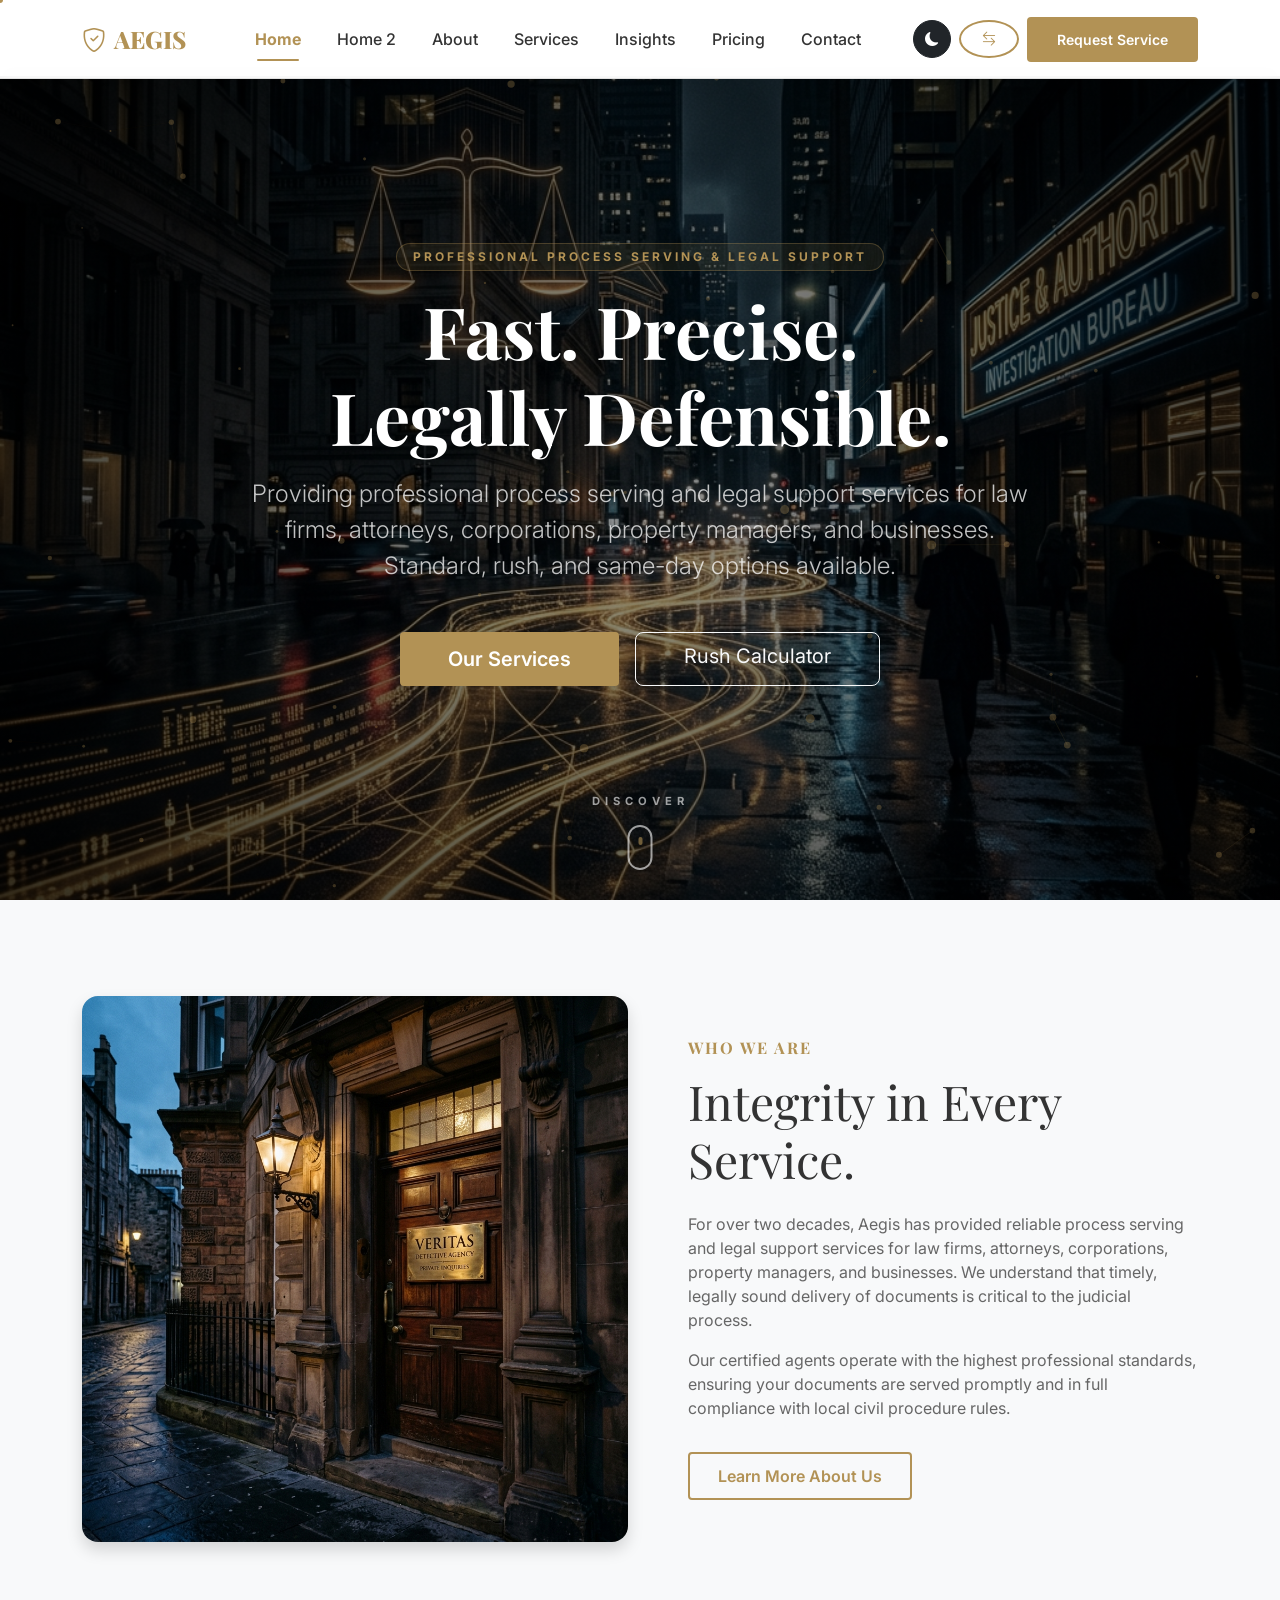
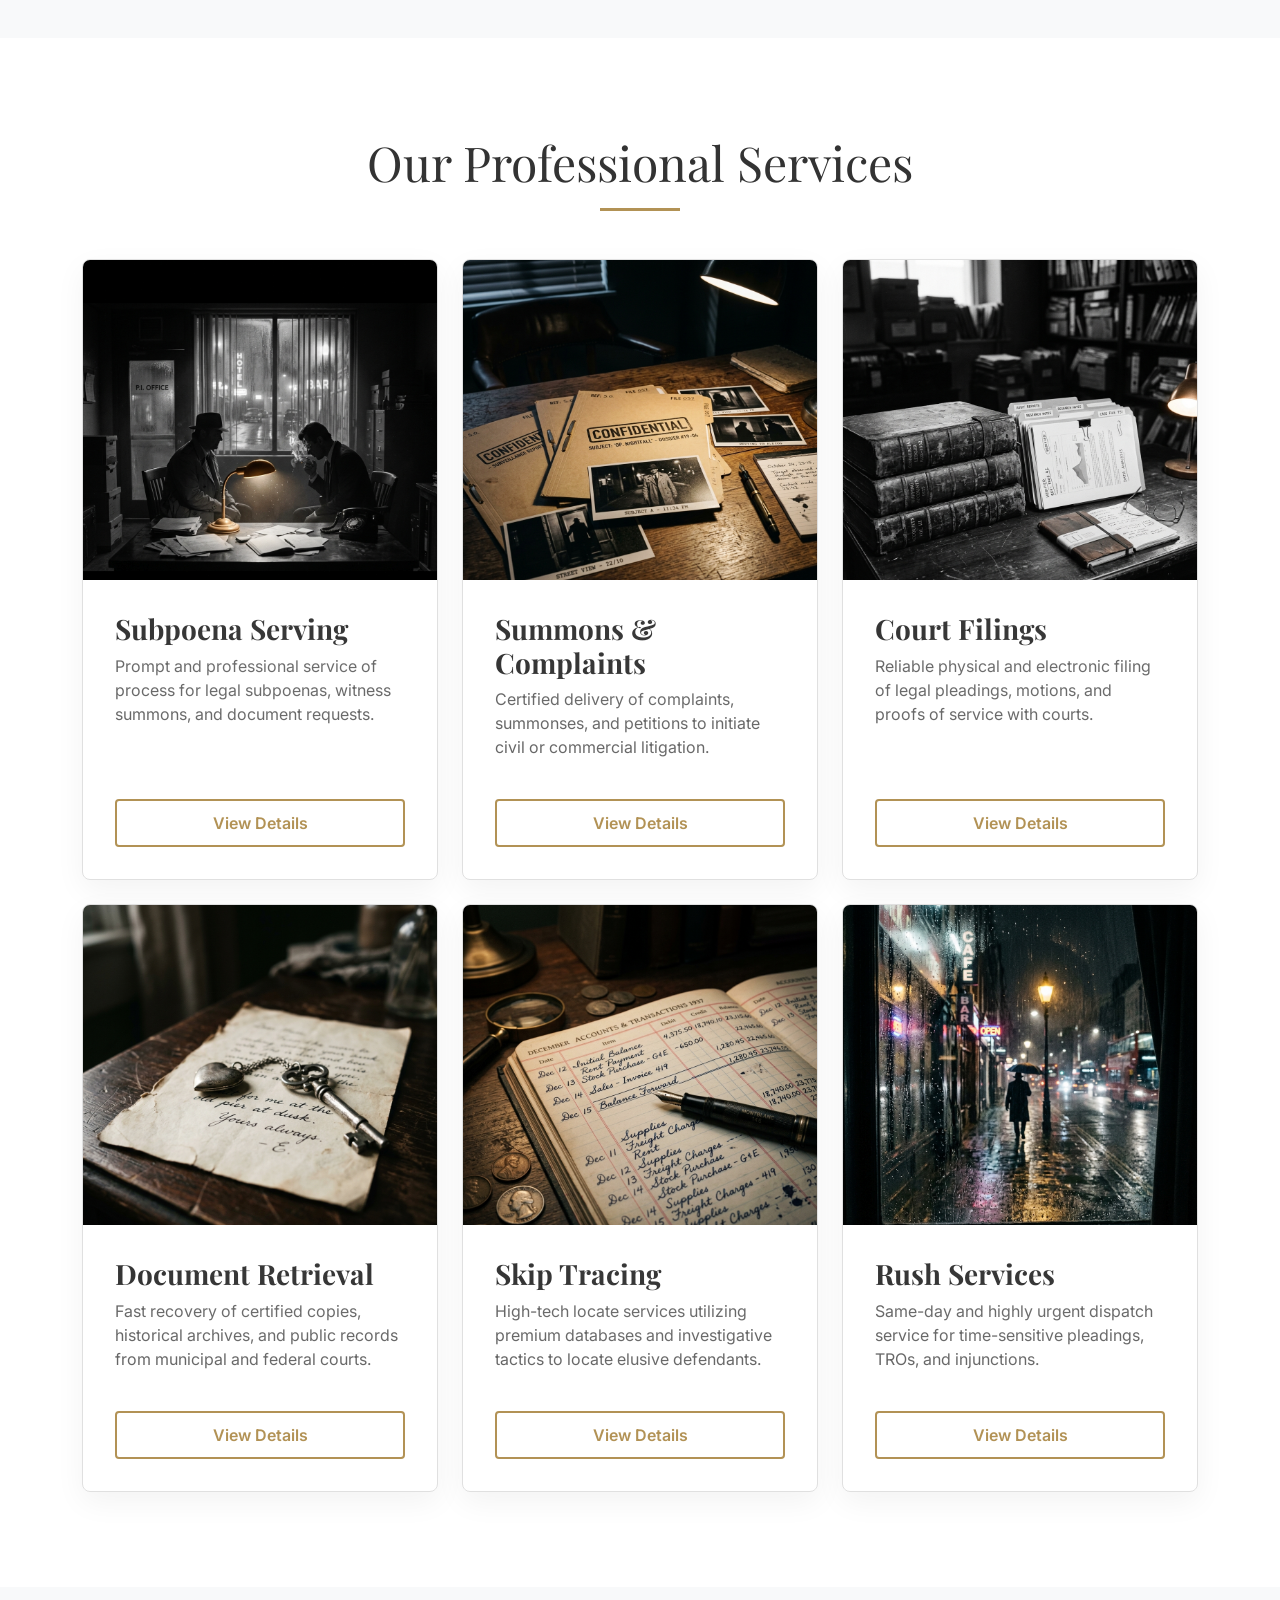
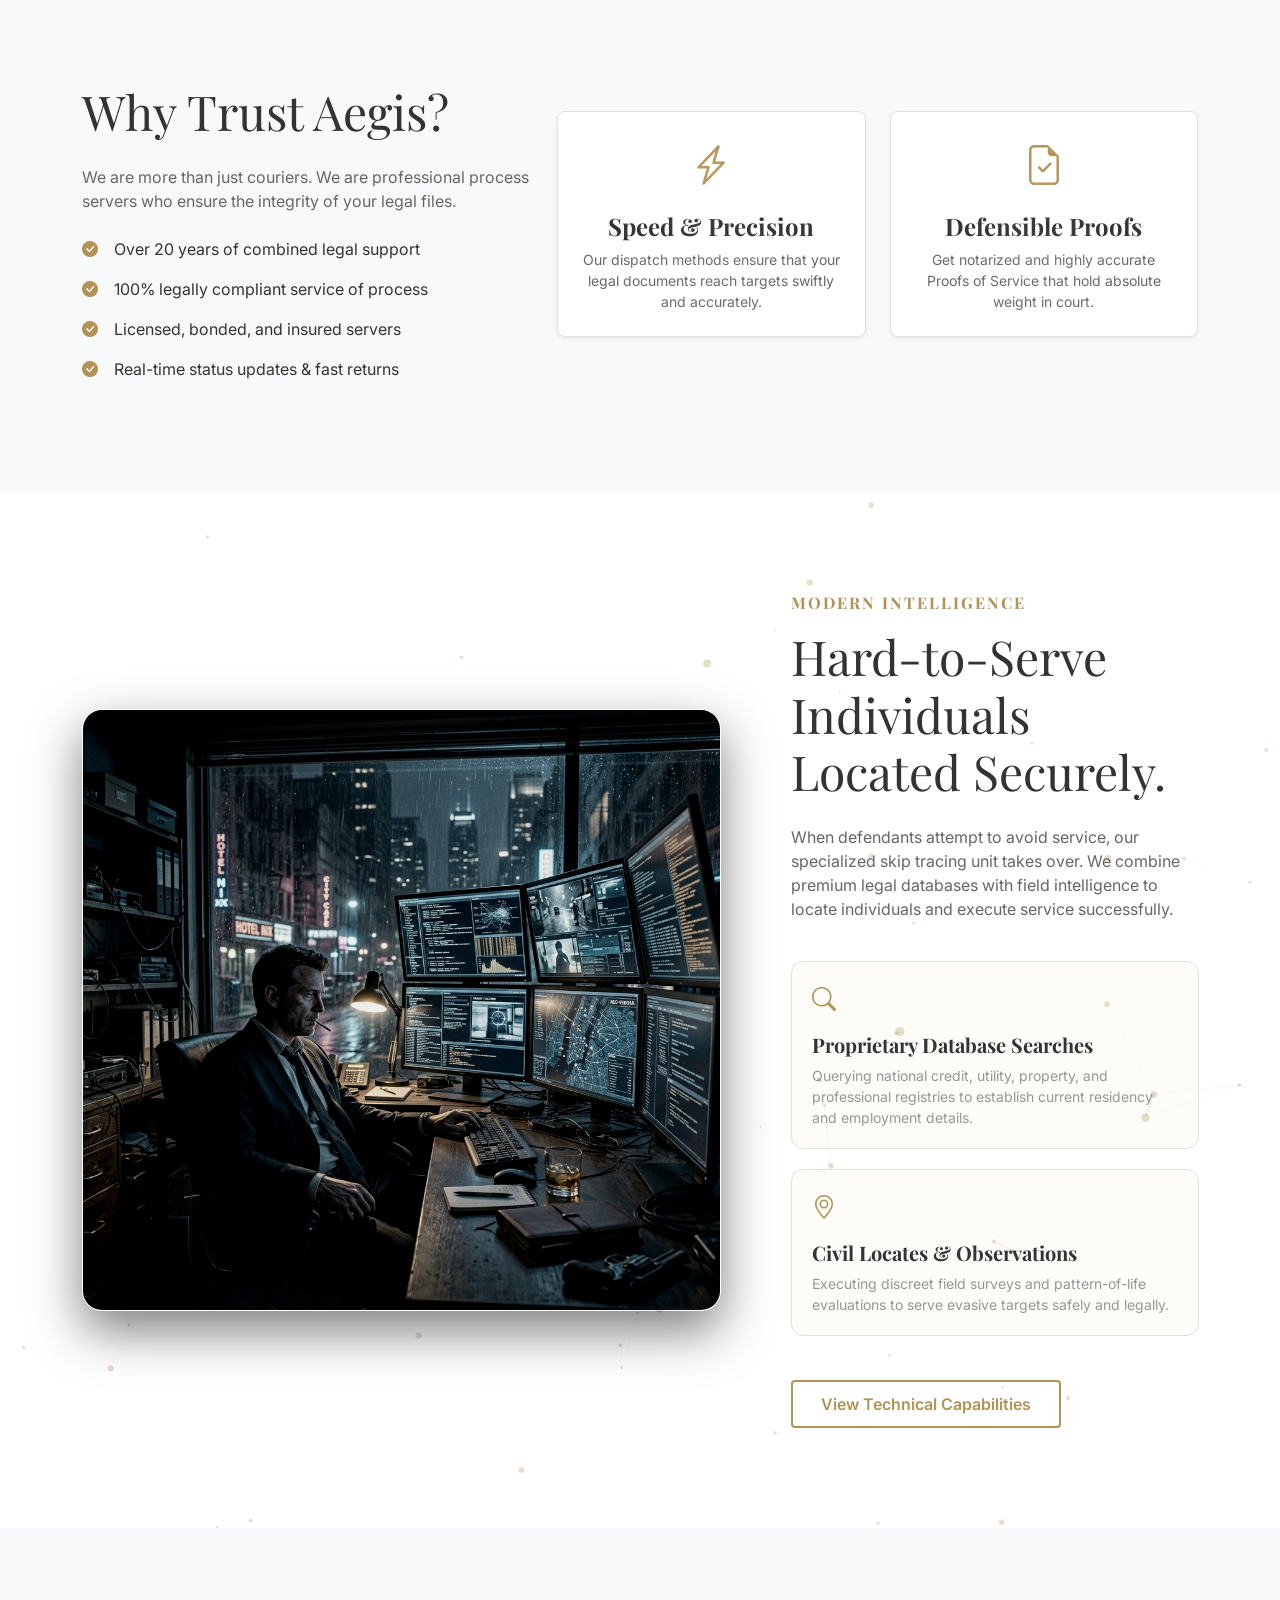
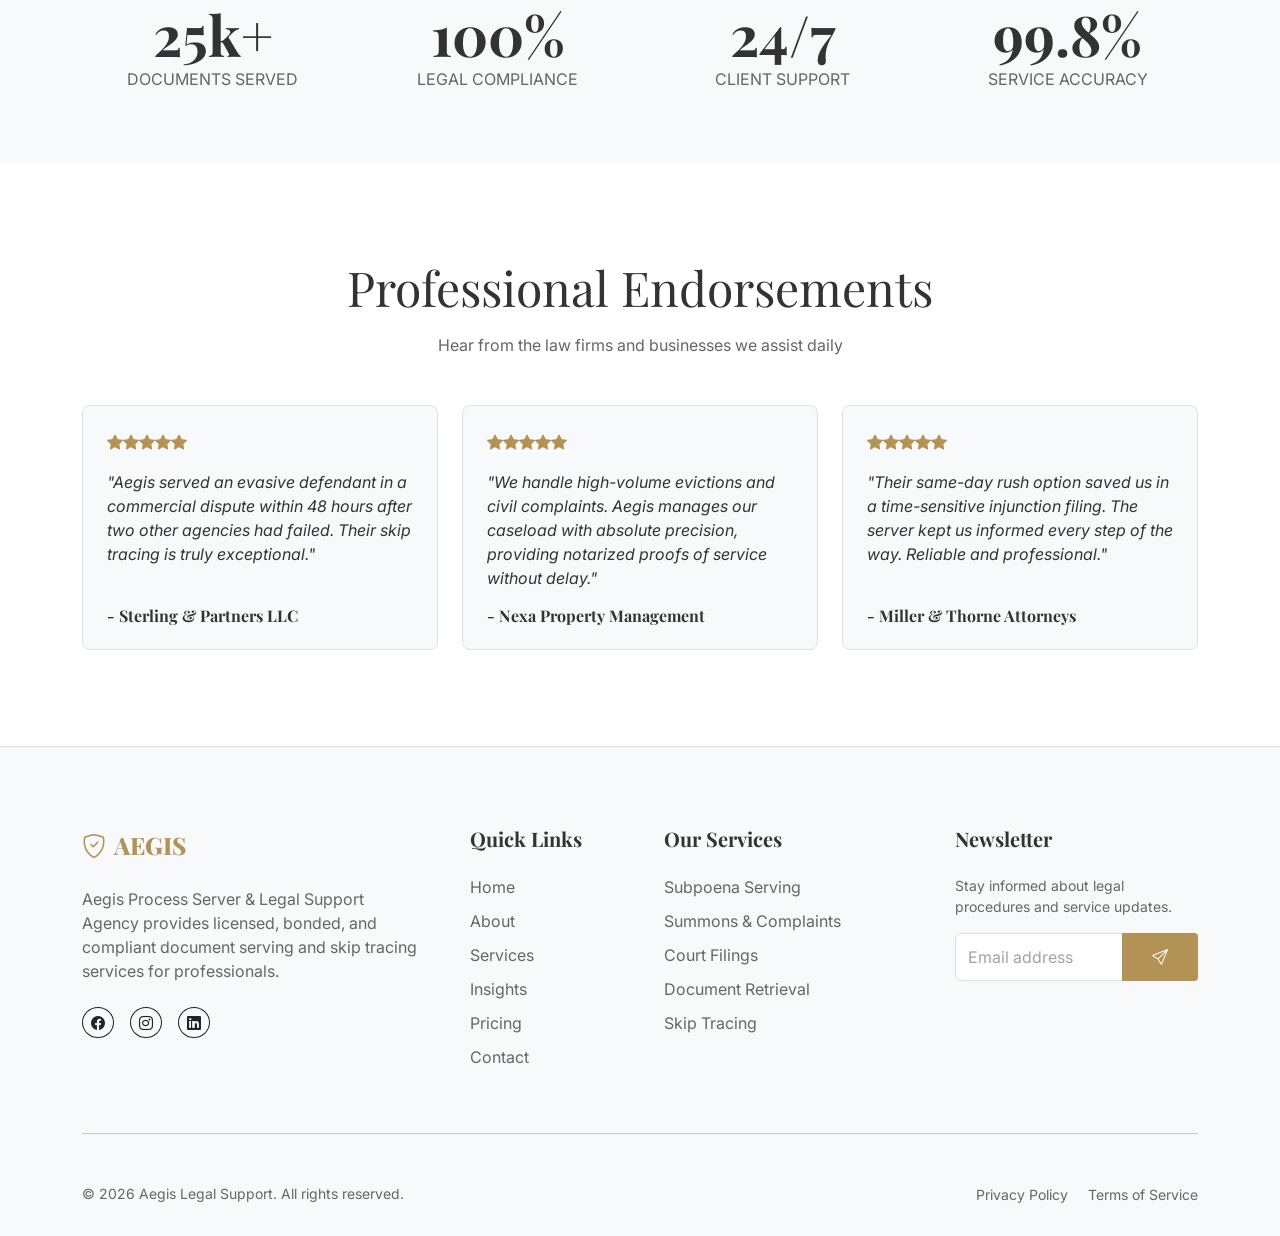
==== commit c34dfc82: "style: update brand color to premium champagne gold" ====
--- a/index.html
+++ b/index.html
@@ -54,7 +54,7 @@
         <div class="container position-relative">
             <div class="row align-items-center justify-content-center">
                 <div class="col-lg-10 hero-content text-center" data-aos="fade-up">
-                    <div class="d-inline-block px-3 py-1 mb-3 rounded-pill" style="background: rgba(197, 160, 89, 0.1); border: 1px solid rgba(197, 160, 89, 0.3); color: var(--secondary-color); font-size: 0.75rem; letter-spacing: 3px; font-weight: 700;">
+                    <div class="d-inline-block px-3 py-1 mb-3 rounded-pill" style="background: rgba(178, 146, 85, 0.1); border: 1px solid rgba(178, 146, 85, 0.3); color: var(--secondary-color); font-size: 0.75rem; letter-spacing: 3px; font-weight: 700;">
                         PROFESSIONAL PROCESS SERVING & LEGAL SUPPORT
                     </div>
                     <h1 class="display-2 mb-3 fw-bold">Fast. Precise. <br>Legally Defensible.</h1>
--- a/assets/css/style.css
+++ b/assets/css/style.css
@@ -6,7 +6,7 @@
 :root {
     /* Colors - Light Mode */
     --primary-color: #1a1a1a;
-    --secondary-color: #c5a059; /* Muted Gold/Amber */
+    --secondary-color: #b29255; /* Muted Gold/Amber */
     --accent-color: #2c3e50;
     --bg-color: #ffffff;
     --section-bg: #f8f9fa;
@@ -28,7 +28,7 @@
 
 [data-theme="dark"] {
     --primary-color: #ffffff;
-    --secondary-color: #d4af37;
+    --secondary-color: #dfc385;
     --accent-color: #bdc3c7;
     --bg-color: #0f1012;
     --section-bg: #16171a;
@@ -171,7 +171,7 @@
 .btn-premium:hover {
     background-color: #b38f4d;
     transform: translateY(-2px);
-    box-shadow: 0 5px 15px rgba(197, 160, 89, 0.3);
+    box-shadow: 0 5px 15px rgba(178, 146, 85, 0.3);
 }
 
 .btn-outline-premium {
@@ -260,7 +260,7 @@
 .custom-card:hover {
     transform: translateY(-10px);
     border-color: var(--secondary-color);
-    box-shadow: 0 15px 40px rgba(197, 160, 89, 0.15);
+    box-shadow: 0 15px 40px rgba(178, 146, 85, 0.15);
 }
 
 .card-img-wrapper {
@@ -502,14 +502,14 @@
 
 /* Status Badge Utility */
 .badge-status {
-    background-color: rgba(197, 160, 89, 0.1) !important;
+    background-color: rgba(178, 146, 85, 0.1) !important;
     border: 1px solid var(--secondary-color) !important;
     color: var(--secondary-color) !important;
     font-weight: 600;
 }
 
 [data-theme="dark"] .badge-status {
-    background-color: rgba(197, 160, 89, 0.15) !important;
+    background-color: rgba(178, 146, 85, 0.15) !important;
 }
 
 .bg-light-card {
@@ -679,7 +679,7 @@
 }
 
 .chat-item-hover:hover {
-    background-color: rgba(197, 160, 89, 0.08) !important;
+    background-color: rgba(178, 146, 85, 0.08) !important;
     transform: none !important; /* Essential: prevents overlapping neighbor cards */
 }
 
@@ -766,7 +766,7 @@
     color: var(--secondary-color);
     border-color: var(--secondary-color);
     transform: translateY(-5px);
-    box-shadow: 0 6px 20px rgba(197, 160, 89, 0.4);
+    box-shadow: 0 6px 20px rgba(178, 146, 85, 0.4);
 }
 
 [data-theme="dark"] .back-to-top {
@@ -819,7 +819,7 @@
     background-color: var(--card-bg) !important;
     color: var(--text-color) !important;
     border-color: var(--secondary-color) !important;
-    box-shadow: 0 0 0 0.25rem rgba(197, 160, 89, 0.25) !important;
+    box-shadow: 0 0 0 0.25rem rgba(178, 146, 85, 0.25) !important;
 }
 
 .form-control::placeholder {
@@ -961,7 +961,7 @@
 }
 
 .forensics-item {
-    background: rgba(197, 160, 89, 0.03);
+    background: rgba(178, 146, 85, 0.03);
     border: 1px solid var(--border-color);
     padding: 20px;
     border-radius: 12px;
@@ -975,7 +975,7 @@
 }
 
 .forensics-item:hover {
-    background: rgba(197, 160, 89, 0.05);
+    background: rgba(178, 146, 85, 0.05);
     border-color: var(--secondary-color);
     transform: translateX(10px);
 }
@@ -1022,7 +1022,7 @@
     left: 50%;
     width: 120%;
     height: 120%;
-    background: radial-gradient(circle at center, rgba(197, 160, 89, 0.15) 0%, transparent 70%);
+    background: radial-gradient(circle at center, rgba(178, 146, 85, 0.15) 0%, transparent 70%);
     transform: translate(-50%, -50%);
     z-index: 1;
     pointer-events: none;
@@ -1052,7 +1052,7 @@
 }
 
 .bg-gold-subtle {
-    background-color: rgba(197, 160, 89, 0.1);
+    background-color: rgba(178, 146, 85, 0.1);
 }
 
 .icon-box-sm {
@@ -1062,7 +1062,7 @@
     align-items: center;
     justify-content: center;
     font-size: 1.2rem;
-    border: 1px solid rgba(197, 160, 89, 0.2);
+    border: 1px solid rgba(178, 146, 85, 0.2);
 }
 
 @keyframes float {
@@ -1098,7 +1098,7 @@
 }
 
 .ops-card:hover {
-    background: rgba(197, 160, 89, 0.08);
+    background: rgba(178, 146, 85, 0.08);
     border-color: var(--secondary-color);
     transform: translateY(-10px);
 }
@@ -1154,7 +1154,7 @@
     justify-content: center;
     border-radius: 50%;
     background: var(--card-bg);
-    border: 1px solid rgba(197, 160, 89, 0.2);
+    border: 1px solid rgba(178, 146, 85, 0.2);
     color: var(--text-color);
     transition: all 0.3s cubic-bezier(0.4, 0, 0.2, 1);
     text-decoration: none;
@@ -1166,7 +1166,7 @@
     color: #000 !important;
     transform: translateY(-5px) scale(1.1);
     border-color: var(--secondary-color);
-    box-shadow: 0 5px 15px rgba(197, 160, 89, 0.3);
+    box-shadow: 0 5px 15px rgba(178, 146, 85, 0.3);
 }
 
 .investment-resolution {
@@ -1178,7 +1178,7 @@
     width: 60px;
     height: 60px;
     background: var(--section-bg);
-    border: 1px solid rgba(197, 160, 89, 0.3);
+    border: 1px solid rgba(178, 146, 85, 0.3);
     border-radius: 12px;
     display: flex;
     align-items: center;
@@ -1205,7 +1205,7 @@
     transform: translate(-50%, -50%);
     width: 100%;
     height: 100%;
-    background: radial-gradient(circle, rgba(197, 160, 89, 0.1) 0%, transparent 70%);
+    background: radial-gradient(circle, rgba(178, 146, 85, 0.1) 0%, transparent 70%);
     filter: blur(40px);
 }
 
@@ -1236,13 +1236,13 @@
 }
 
 .calc-card-option:hover {
-    border-color: rgba(197, 160, 89, 0.5);
+    border-color: rgba(178, 146, 85, 0.5);
     transform: translateY(-3px);
 }
 
 .calc-card-option.active {
     border-color: var(--secondary-color) !important;
-    background-color: rgba(197, 160, 89, 0.05) !important;
+    background-color: rgba(178, 146, 85, 0.05) !important;
 }
 
 .calc-card-option.active::after {
@@ -1256,8 +1256,8 @@
 }
 
 .calc-result-box {
-    background: linear-gradient(135deg, rgba(197, 160, 89, 0.08) 0%, rgba(197, 160, 89, 0.01) 100%);
-    border: 1px solid rgba(197, 160, 89, 0.3);
+    background: linear-gradient(135deg, rgba(178, 146, 85, 0.08) 0%, rgba(178, 146, 85, 0.01) 100%);
+    border: 1px solid rgba(178, 146, 85, 0.3);
     border-radius: 16px;
     padding: 2rem;
     text-align: center;
@@ -1297,7 +1297,7 @@
 
 .drag-drop-zone:hover, .drag-drop-zone.dragover {
     border-color: var(--secondary-color);
-    background-color: rgba(197, 160, 89, 0.03);
+    background-color: rgba(178, 146, 85, 0.03);
 }
 
 .drag-drop-icon {
@@ -1419,7 +1419,7 @@
 .form-step-dot.active {
     border-color: var(--secondary-color);
     color: var(--secondary-color);
-    box-shadow: 0 0 10px rgba(197, 160, 89, 0.3);
+    box-shadow: 0 0 10px rgba(178, 146, 85, 0.3);
 }
 
 .form-step-dot.completed {
@@ -1604,7 +1604,7 @@
 body.use-custom-cursor .custom-cursor-active .custom-cursor-ring {
     width: 48px;
     height: 48px;
-    background-color: rgba(197, 160, 89, 0.1);
+    background-color: rgba(178, 146, 85, 0.1);
     border-color: var(--secondary-color);
 }
 
@@ -1664,5 +1664,36 @@
     text-shadow: none;
 }
 
-
-
+/* 6. Premium Glassmorphic Spotlight Border Glow (2026 Interaction) */
+.spotlight-card {
+    position: relative;
+    overflow: hidden;
+}
+
+.spotlight-card::before {
+    content: '';
+    position: absolute;
+    inset: 0;
+    border-radius: inherit;
+    padding: 1.8px;
+    background: radial-gradient(circle 140px at var(--mouse-x, -999px) var(--mouse-y, -999px), rgba(178, 146, 85, 0.45) 0%, rgba(178, 146, 85, 0.05) 50%, transparent 100%);
+    -webkit-mask: linear-gradient(#fff 0 0) content-box, linear-gradient(#fff 0 0);
+    -webkit-mask-composite: xor;
+    mask-composite: exclude;
+    pointer-events: none;
+    z-index: 5;
+    opacity: 0;
+    transition: opacity 0.3s ease;
+}
+
+[data-theme="dark"] .spotlight-card::before {
+    background: radial-gradient(circle 140px at var(--mouse-x, -999px) var(--mouse-y, -999px), rgba(223, 195, 133, 0.35) 0%, rgba(223, 195, 133, 0.02) 60%, transparent 100%);
+}
+
+.spotlight-card:hover::before {
+    opacity: 1;
+}
+
+
+
+
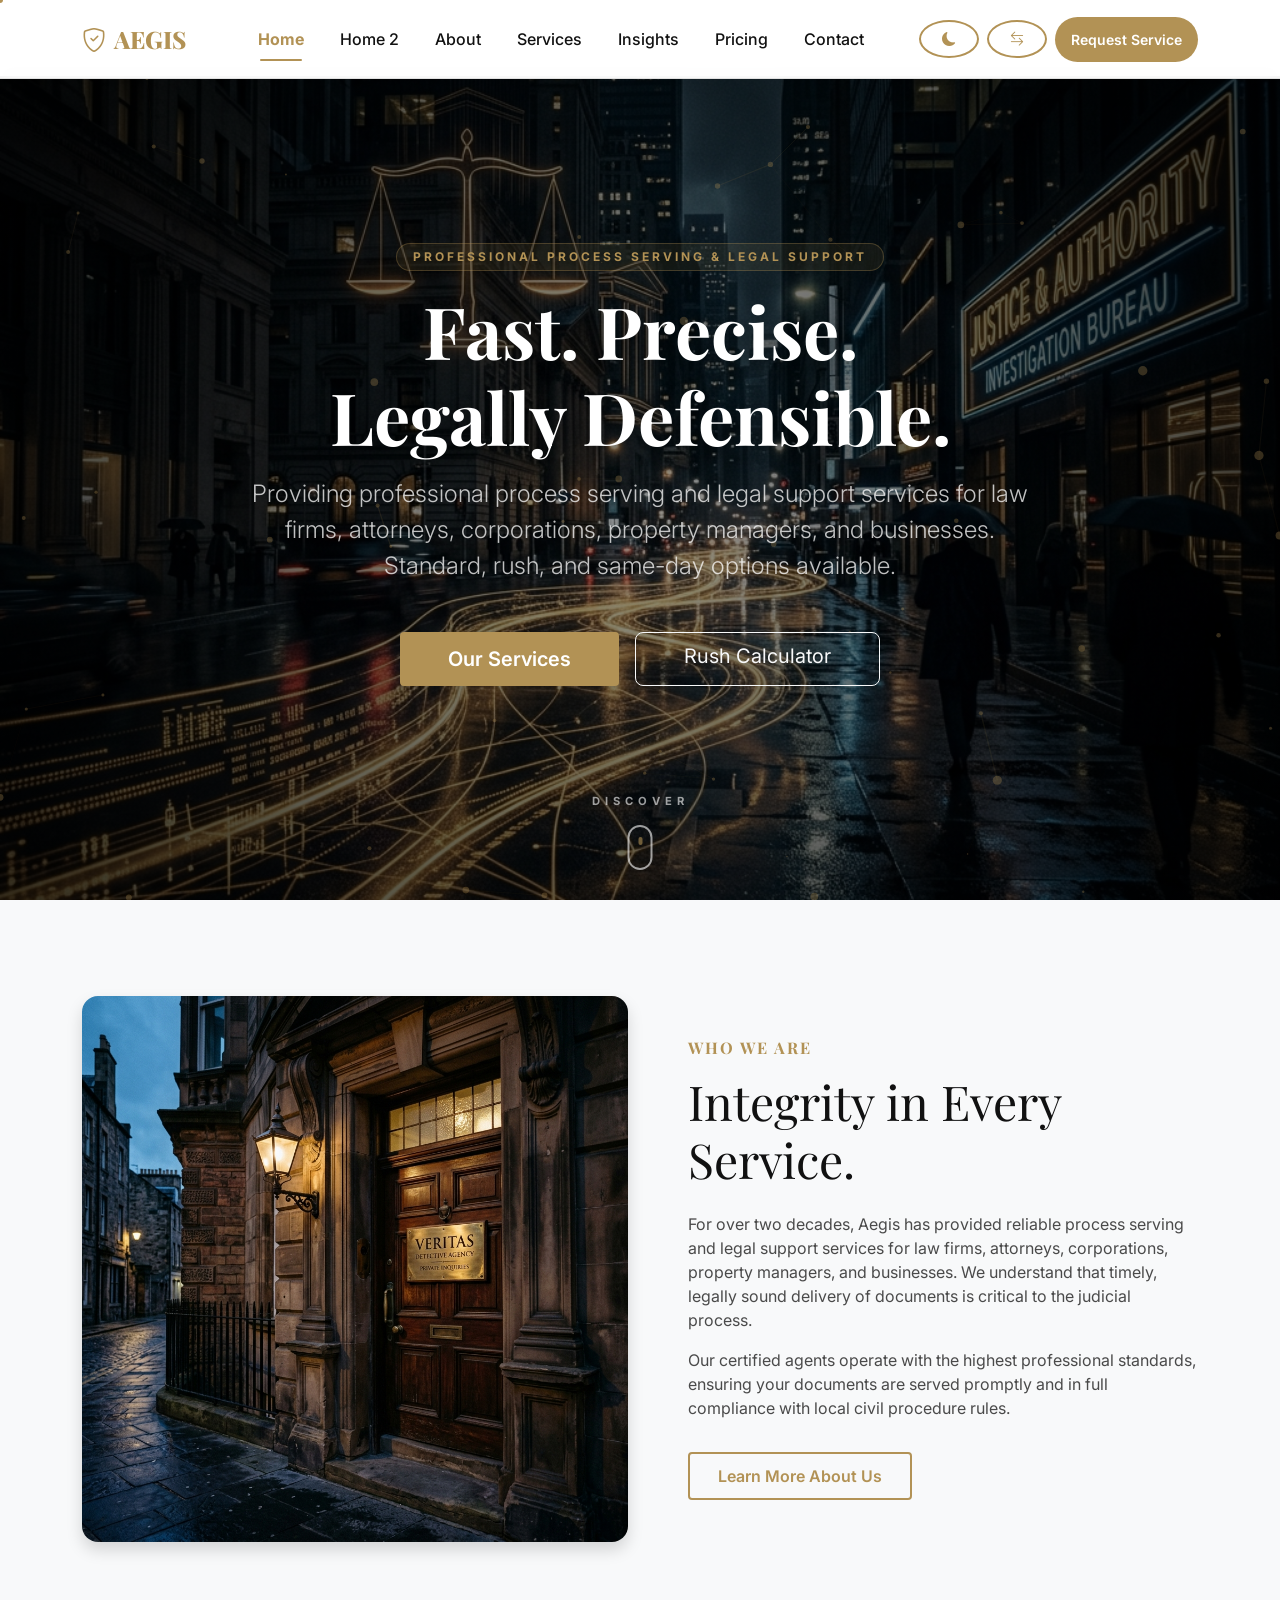
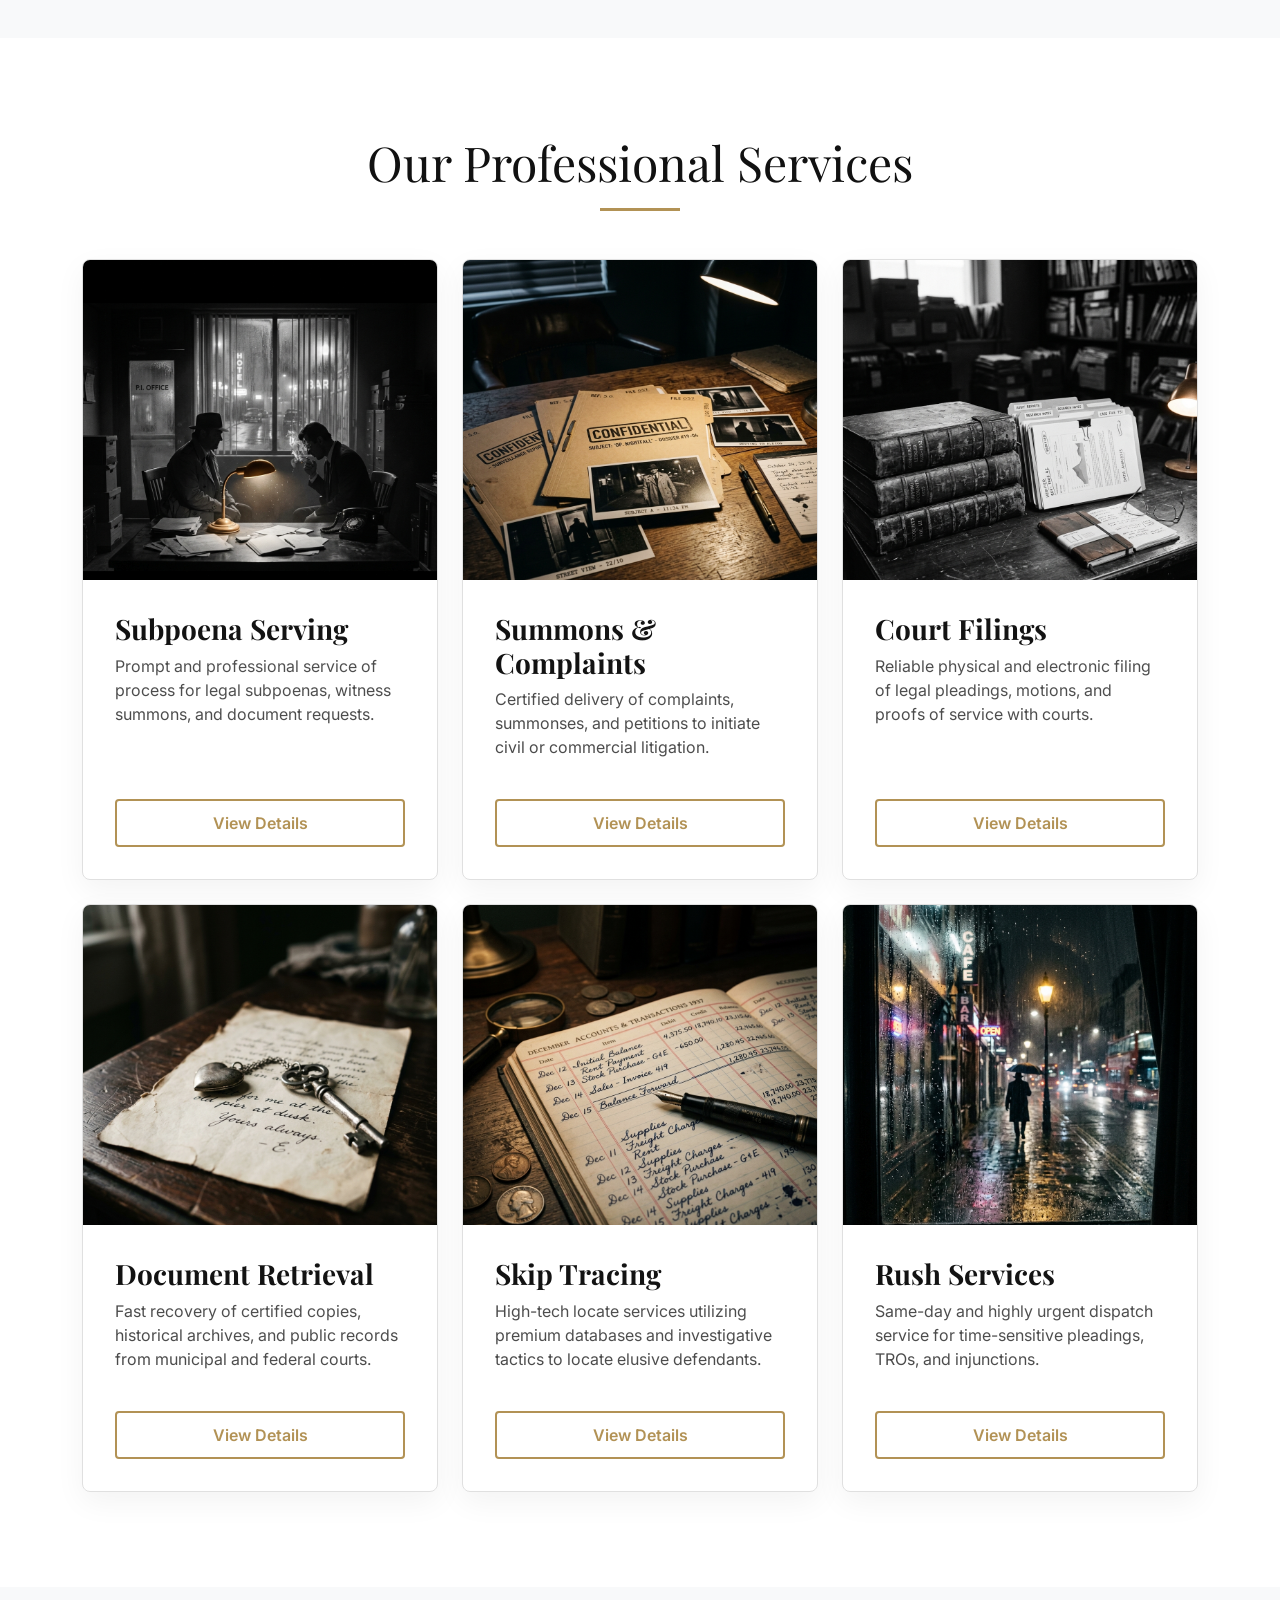
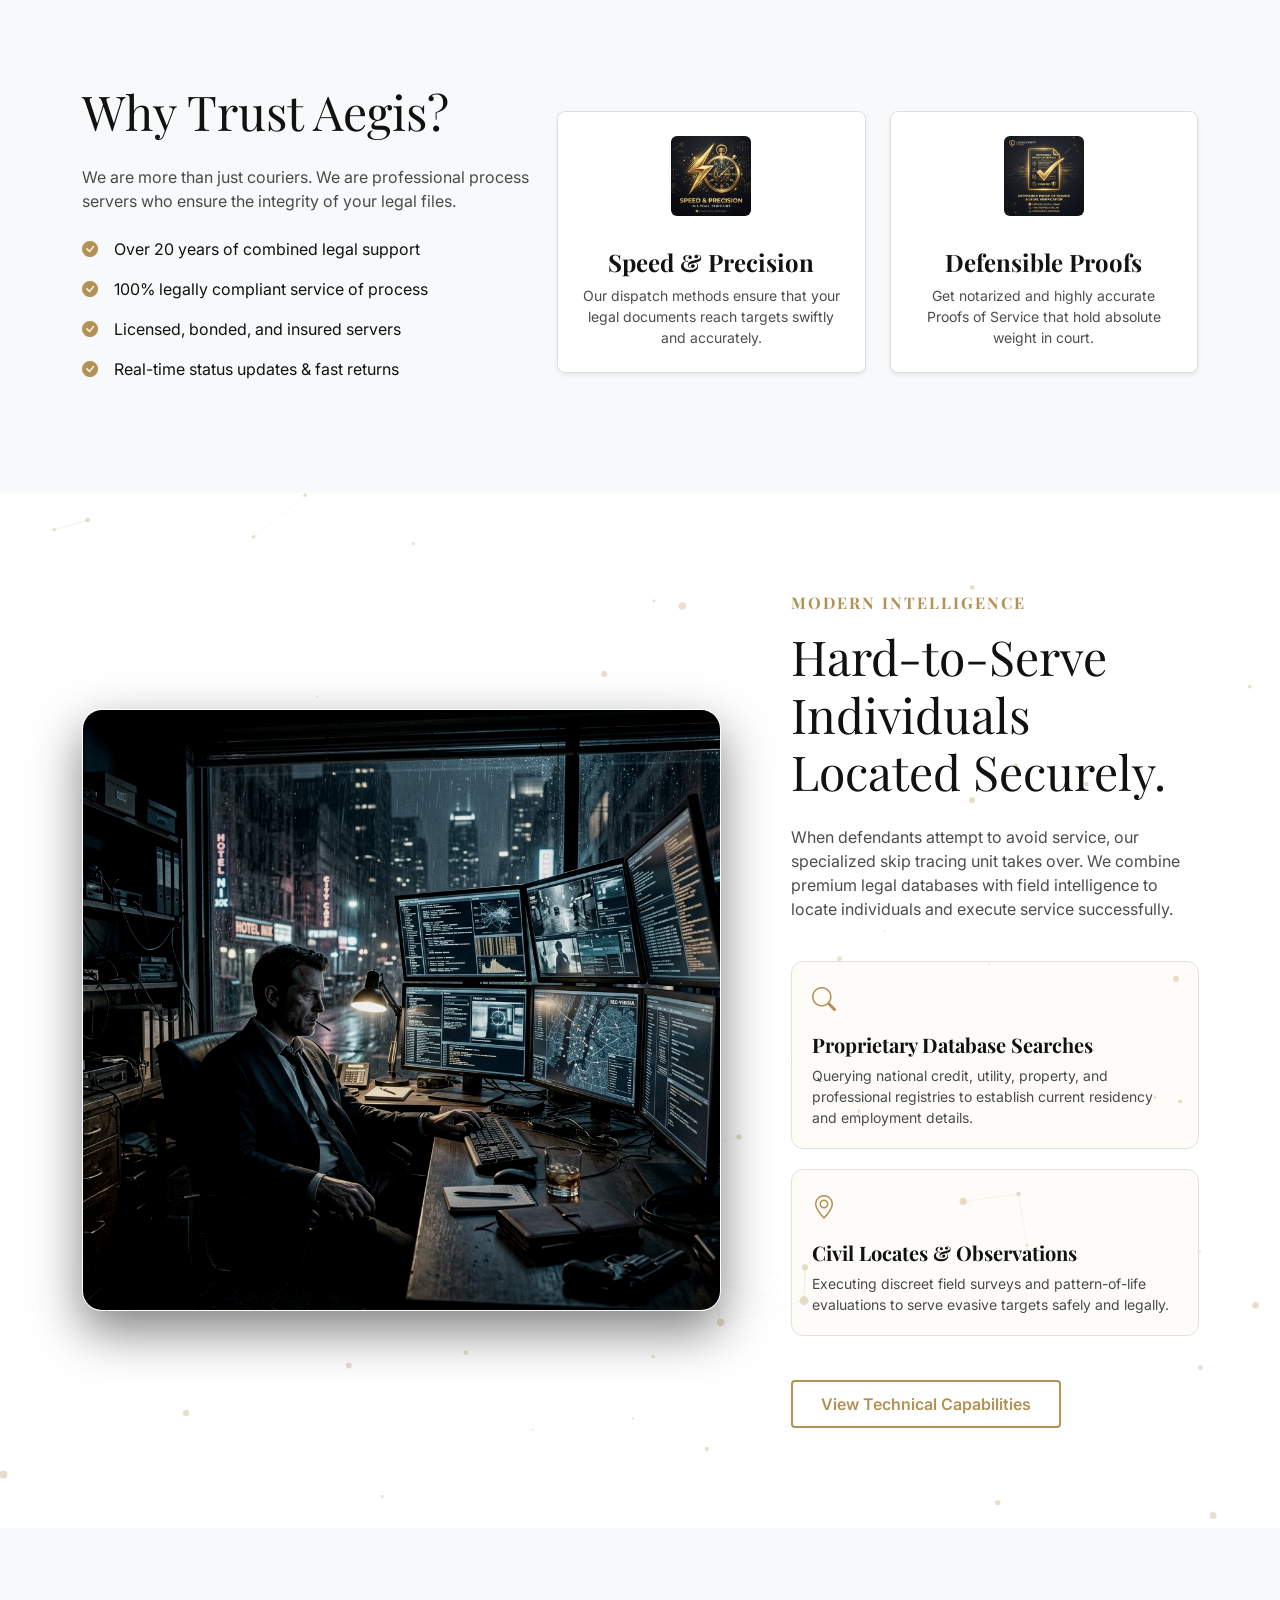
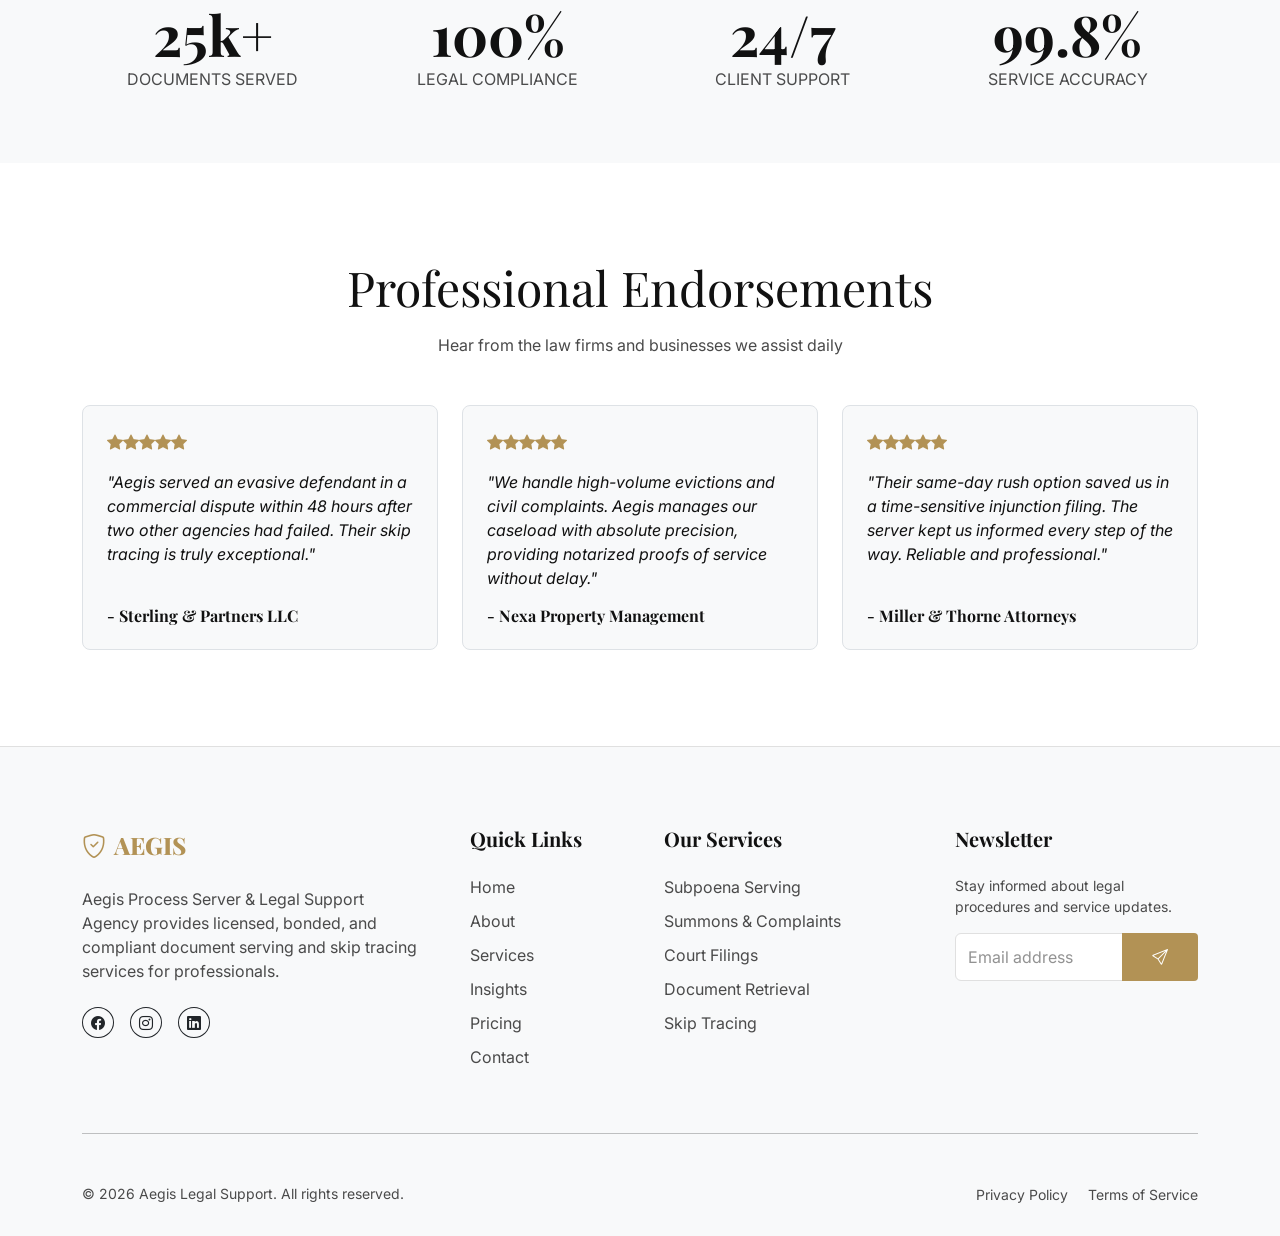
==== commit 7d3a1059: "w" ====
--- a/index.html
+++ b/index.html
@@ -36,11 +36,11 @@
                     <li class="nav-item"><a class="nav-link" href="contact.html">Contact</a></li>
                 </ul>
                 <div class="d-flex align-items-center gap-2 mt-3 mt-lg-0">
-                    <button class="btn btn-sm btn-dark rounded-circle" id="dark-mode-toggle" title="Toggle Theme" style="width: 38px; height: 38px; display: flex; align-items: center; justify-content: center;">
+                    <button class="btn btn-sm btn-outline-premium rounded-circle" id="dark-mode-toggle" title="Toggle Theme" style="width: 38px; height: 38px; display: flex; align-items: center; justify-content: center;">
                         <i class="bi bi-moon-fill"></i>
                     </button>
                     <button class="btn btn-sm btn-outline-premium rounded-circle" id="rtl-toggle" title="Toggle RTL/LTR" style="width: 38px; height: 38px; display: flex; align-items: center; justify-content: center;"><i class="bi bi-arrow-left-right"></i></button>
-                    <a href="contact.html" class="btn btn-sm btn-premium">Request Service</a>
+                    <a href="contact.html" class="btn btn-sm btn-premium rounded-pill px-3">Request Service</a>
                 </div>
             </div>
         </div>
@@ -204,27 +204,29 @@
         <div class="container py-lg-5">
             <div class="row">
                 <div class="col-lg-5 mb-5 mb-lg-0 text-center text-lg-start">
-                    <h2 class="display-5 mb-4">Why Trust Aegis?</h2>
+                    <h2 class="display-5 mb-4">Why Trust Aegis?&lrm;</h2>
                     <p class="text-muted mb-4">We are more than just couriers. We are professional process servers who ensure the integrity of your legal files.</p>
-                    <ul class="list-unstyled">
-                        <li class="mb-3 d-flex align-items-center justify-content-center justify-content-lg-start"><i class="bi bi-check-circle-fill text-gold me-3" style="color: var(--secondary-color);"></i> Over 20 years of combined legal support</li>
-                        <li class="mb-3 d-flex align-items-center justify-content-center justify-content-lg-start"><i class="bi bi-check-circle-fill text-gold me-3" style="color: var(--secondary-color);"></i> 100% legally compliant service of process</li>
-                        <li class="mb-3 d-flex align-items-center justify-content-center justify-content-lg-start"><i class="bi bi-check-circle-fill text-gold me-3" style="color: var(--secondary-color);"></i> Licensed, bonded, and insured servers</li>
-                        <li class="mb-3 d-flex align-items-center justify-content-center justify-content-lg-start"><i class="bi bi-check-circle-fill text-gold me-3" style="color: var(--secondary-color);"></i> Real-time status updates & fast returns</li>
-                    </ul>
+                    <div class="d-inline-block text-start">
+                        <ul class="list-unstyled mb-0">
+                            <li class="mb-3 d-flex align-items-center"><i class="bi bi-check-circle-fill text-gold me-3" style="color: var(--secondary-color);"></i> Over 20 years of combined legal support</li>
+                            <li class="mb-3 d-flex align-items-center"><i class="bi bi-check-circle-fill text-gold me-3" style="color: var(--secondary-color);"></i> 100% legally compliant service of process</li>
+                            <li class="mb-3 d-flex align-items-center"><i class="bi bi-check-circle-fill text-gold me-3" style="color: var(--secondary-color);"></i> Licensed, bonded, and insured servers</li>
+                            <li class="mb-3 d-flex align-items-center"><i class="bi bi-check-circle-fill text-gold me-3" style="color: var(--secondary-color);"></i> Real-time status updates & fast returns</li>
+                        </ul>
+                    </div>
                 </div>
                 <div class="col-lg-7">
                     <div class="row g-4 mt-1">
                         <div class="col-sm-6">
                             <div class="p-4 shadow-sm rounded-3 h-100 text-center dark-card">
-                                <i class="bi bi-lightning-charge fs-1 text-gold" style="color: var(--secondary-color);"></i>
+                                <img src="assets/images/speed_precision.png" alt="Speed & Precision" class="mb-3 img-fluid rounded" style="max-height: 80px; width: auto; object-fit: contain;">
                                 <h4 class="mt-3">Speed & Precision</h4>
                                 <p class="small text-muted mb-0">Our dispatch methods ensure that your legal documents reach targets swiftly and accurately.</p>
                             </div>
                         </div>
                         <div class="col-sm-6">
                             <div class="p-4 shadow-sm rounded-3 h-100 text-center dark-card">
-                                <i class="bi bi-file-earmark-check fs-1 text-gold" style="color: var(--secondary-color);"></i>
+                                <img src="assets/images/defensible_proofs.png" alt="Defensible Proofs" class="mb-3 img-fluid rounded" style="max-height: 80px; width: auto; object-fit: contain;">
                                 <h4 class="mt-3">Defensible Proofs</h4>
                                 <p class="small text-muted mb-0">Get notarized and highly accurate Proofs of Service that hold absolute weight in court.</p>
                             </div>
@@ -253,12 +255,12 @@
                         <div class="forensics-item text-center text-lg-start">
                             <i class="bi bi-search mx-auto mx-lg-0"></i>
                             <h5>Proprietary Database Searches</h5>
-                            <p class="small opacity-50 mb-0">Querying national credit, utility, property, and professional registries to establish current residency and employment details.</p>
+                            <p class="small text-muted mb-0">Querying national credit, utility, property, and professional registries to establish current residency and employment details.</p>
                         </div>
                         <div class="forensics-item text-center text-lg-start">
                             <i class="bi bi-geo-alt mx-auto mx-lg-0"></i>
                             <h5>Civil Locates & Observations</h5>
-                            <p class="small opacity-50 mb-0">Executing discreet field surveys and pattern-of-life evaluations to serve evasive targets safely and legally.</p>
+                            <p class="small text-muted mb-0">Executing discreet field surveys and pattern-of-life evaluations to serve evasive targets safely and legally.</p>
                         </div>
                     </div>
                     
--- a/assets/css/style.css
+++ b/assets/css/style.css
@@ -10,8 +10,8 @@
     --accent-color: #2c3e50;
     --bg-color: #ffffff;
     --section-bg: #f8f9fa;
-    --text-color: #333333;
-    --text-muted: #666666;
+    --text-color: #111111;
+    --text-muted: #4a4a4a;
     --card-bg: #ffffff;
     --border-color: #e0e0e0;
     --nav-bg: rgba(255, 255, 255, 0.95);
@@ -1694,6 +1694,19 @@
     opacity: 1;
 }
 
-
-
-
+/* 1024px and Mobile View hero buttons stacking */
+@media (max-width: 1024px) {
+    .hero-action-buttons {
+        flex-direction: column !important;
+        align-items: center !important;
+    }
+    .hero-action-buttons .btn {
+        width: 100% !important;
+        max-width: 300px;
+        text-align: center;
+    }
+}
+
+
+
+
